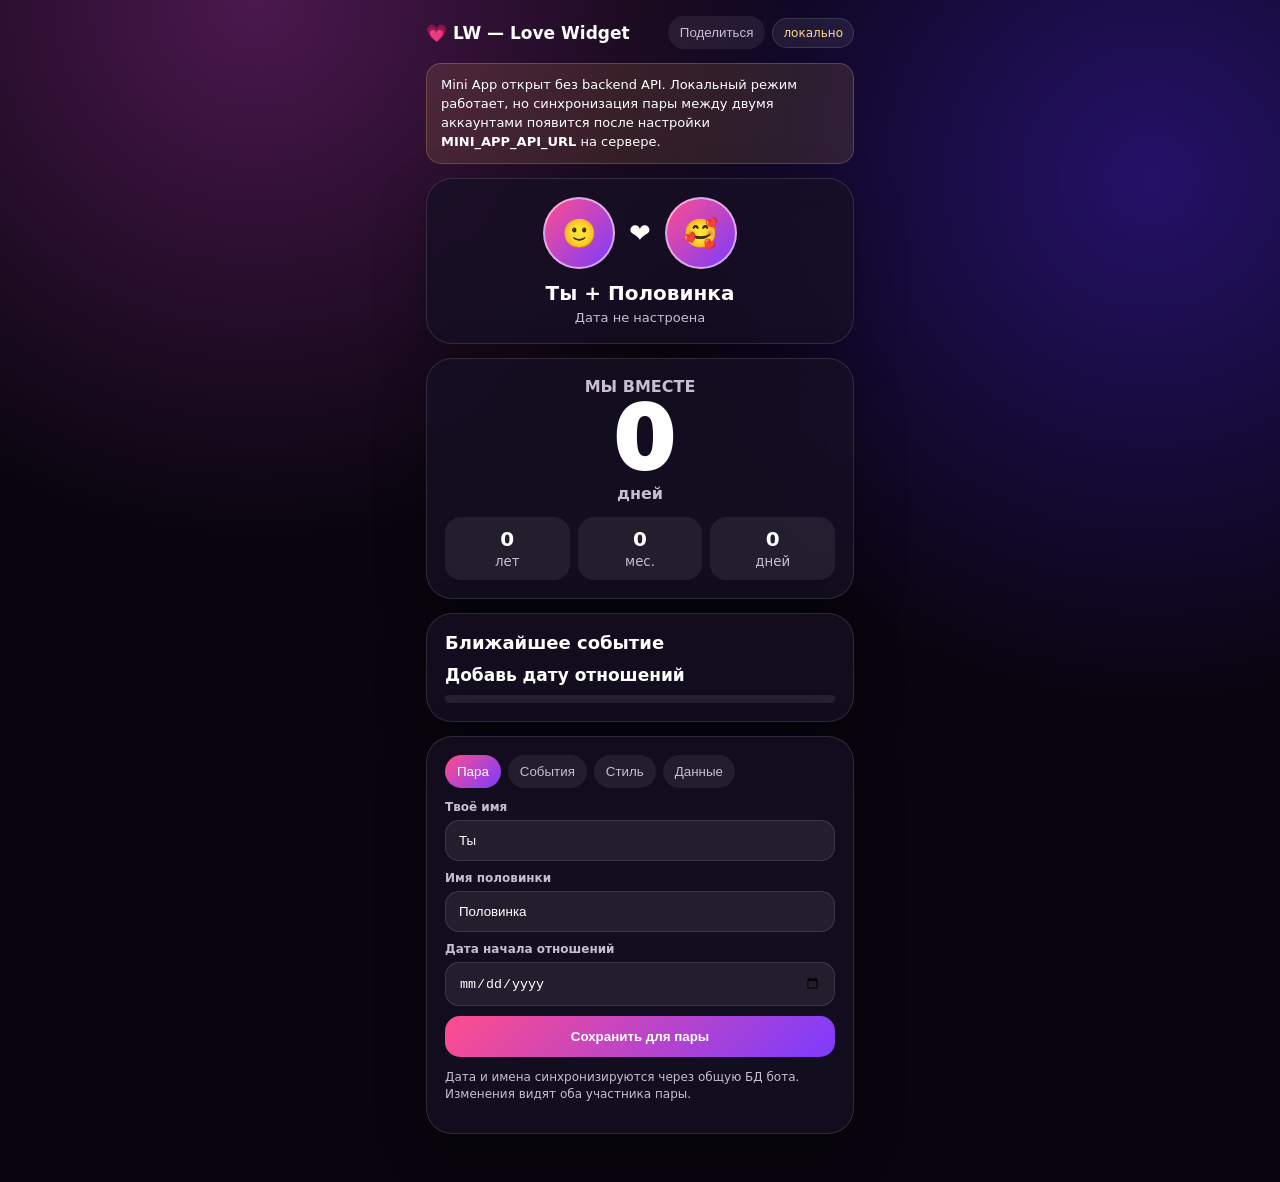
==== index.html @ 2c9afadb "LW V4: restore sharing, import/export and full theme options" ====
<!doctype html>
<html lang="ru">
<head>
<meta charset="utf-8"><meta name="viewport" content="width=device-width,initial-scale=1,viewport-fit=cover,user-scalable=no">
<meta name="theme-color" content="#0b0714"><title>LW — Love Widget</title>
<script src="https://telegram.org/js/telegram-web-app.js"></script>
<style>
:root{--a:#ff4d8d;--b:#7c3cff;--bg:#08050e;--panel:rgba(23,16,37,.78);--text:#fff;--muted:#c8bed1;--line:rgba(255,255,255,.12)}*{box-sizing:border-box}body{margin:0;background:radial-gradient(circle at 20% 0,#4b184e,transparent 35%),radial-gradient(circle at 90% 15%,#251168,transparent 35%),var(--bg);color:var(--text);font-family:Inter,system-ui,sans-serif;min-height:100vh}.app{width:min(460px,100%);margin:auto;padding:calc(16px + env(safe-area-inset-top)) 16px calc(34px + env(safe-area-inset-bottom))}.top{display:flex;align-items:center;justify-content:space-between;margin-bottom:14px}.brand{font-weight:900;font-size:17px}.status{font-size:12px;padding:7px 10px;border:1px solid var(--line);border-radius:99px;background:rgba(255,255,255,.07)}.ok{color:#8fffc0}.warn{color:#ffd88f}.card{background:var(--panel);border:1px solid var(--line);border-radius:26px;padding:18px;margin-bottom:14px;backdrop-filter:blur(18px);box-shadow:0 18px 54px rgba(0,0,0,.24)}.hero{text-align:center}.people{display:flex;align-items:center;justify-content:center;gap:14px}.avatar{width:72px;height:72px;border-radius:50%;display:grid;place-items:center;font-size:28px;background:linear-gradient(135deg,var(--a),var(--b));border:2px solid rgba(255,255,255,.55);overflow:hidden;background-size:cover;background-position:center}.heart{font-size:26px}.names{font-weight:900;font-size:20px;margin-top:12px}.date{color:var(--muted);font-size:13px;margin-top:5px}.days{font-size:88px;font-weight:950;line-height:1;letter-spacing:-.07em}.label{color:var(--muted);font-weight:800}.stats{display:grid;grid-template-columns:repeat(3,1fr);gap:8px;margin-top:14px}.stat{background:rgba(255,255,255,.07);border-radius:16px;padding:10px}.stat b{display:block;font-size:20px}.stat small{color:var(--muted)}h2{font-size:18px;margin:0 0 12px}.row{display:flex;gap:8px}.row>*{flex:1}input,select{width:100%;padding:12px 13px;border:1px solid var(--line);border-radius:14px;background:rgba(255,255,255,.07);color:#fff;outline:none}input[type=color]{padding:4px;height:46px}.field{display:grid;gap:6px;margin-bottom:10px}.field span{font-size:12px;color:var(--muted);font-weight:700}.btn{width:100%;border:0;border-radius:15px;padding:13px 14px;font-weight:900;color:#fff;background:linear-gradient(135deg,var(--a),var(--b));cursor:pointer}.btn.secondary{background:rgba(255,255,255,.09);border:1px solid var(--line)}.btn.danger{background:#7c2340}.tabs{display:flex;gap:7px;margin-bottom:12px;overflow:auto}.tab{border:0;border-radius:99px;padding:9px 12px;background:rgba(255,255,255,.07);color:var(--muted);white-space:nowrap}.tab.active{color:white;background:linear-gradient(135deg,var(--a),var(--b))}.panel{display:none}.panel.active{display:block}.event{display:flex;justify-content:space-between;gap:10px;align-items:center;padding:11px 0;border-bottom:1px solid var(--line)}.event:last-child{border:0}.event b{display:block}.event small{color:var(--muted)}.del{border:0;background:rgba(255,255,255,.08);color:#fff;border-radius:10px;padding:8px}.banner{padding:12px 14px;border-radius:15px;background:rgba(255,185,90,.12);border:1px solid rgba(255,185,90,.25);font-size:13px;line-height:1.45;margin-bottom:14px}.hidden{display:none!important}.toast{position:fixed;left:50%;bottom:24px;transform:translateX(-50%) translateY(20px);opacity:0;background:#181020;color:#fff;border:1px solid var(--line);border-radius:14px;padding:11px 14px;transition:.2s;max-width:90%;z-index:9}.toast.show{opacity:1;transform:translateX(-50%) translateY(0)}.mini{font-size:12px;color:var(--muted);line-height:1.45}.next{font-weight:900;font-size:17px}.progress{height:8px;background:rgba(255,255,255,.08);border-radius:99px;overflow:hidden;margin-top:10px}.progress>i{display:block;height:100%;background:linear-gradient(90deg,var(--a),#4df3ff);width:0%}.avatarUpload{display:none}
</style></head>
<body><main class="app">
<div class="top"><div class="brand">💗 LW — Love Widget</div><div style="display:flex;gap:7px;align-items:center"><button id="share" class="tab" type="button">Поделиться</button><div id="status" class="status warn">подключение…</div></div></div>
<div id="offline" class="banner hidden">Mini App открыт без backend API. Локальный режим работает, но синхронизация пары между двумя аккаунтами появится после настройки <b>MINI_APP_API_URL</b> на сервере.</div>
<section class="card hero"><div class="people"><label><div id="av1" class="avatar">🙂</div><input id="av1f" class="avatarUpload" type="file" accept="image/*"></label><div class="heart">❤</div><label><div id="av2" class="avatar">🥰</div><input id="av2f" class="avatarUpload" type="file" accept="image/*"></label></div><div id="names" class="names">Ты + Половинка</div><div id="date" class="date">Дата не настроена</div></section>
<section class="card hero"><div class="label">МЫ ВМЕСТЕ</div><div id="days" class="days">0</div><div class="label">дней</div><div class="stats"><div class="stat"><b id="years">0</b><small>лет</small></div><div class="stat"><b id="months">0</b><small>мес.</small></div><div class="stat"><b id="remain">0</b><small>дней</small></div></div></section>
<section class="card"><h2>Ближайшее событие</h2><div id="next" class="next">Добавь дату отношений</div><div class="progress"><i id="progress"></i></div></section>
<section class="card"><div class="tabs"><button class="tab active" data-tab="profile">Пара</button><button class="tab" data-tab="events">События</button><button class="tab" data-tab="style">Стиль</button><button class="tab" data-tab="data">Данные</button></div>
<div id="profile" class="panel active"><div class="field"><span>Твоё имя</span><input id="n1" maxlength="24"></div><div class="field"><span>Имя половинки</span><input id="n2" maxlength="24"></div><div class="field"><span>Дата начала отношений</span><input id="rel" type="date"></div><button id="saveProfile" class="btn">Сохранить для пары</button><p class="mini">Дата и имена синхронизируются через общую БД бота. Изменения видят оба участника пары.</p></div>
<div id="events" class="panel"><div class="field"><span>Название</span><input id="eventTitle" maxlength="40" placeholder="Первое свидание"></div><div class="field"><span>Дата</span><input id="eventDate" type="date"></div><button id="addEvent" class="btn">Добавить событие</button><div id="eventList"></div></div>
<div id="style" class="panel"><div class="field"><span>Тема</span><select id="theme"><option value="love">Love</option><option value="ocean">Ocean</option><option value="sunset">Sunset</option><option value="midnight">Midnight</option><option value="berry">Berry</option><option value="rose">Rose</option></select></div><div class="field"><span>Акцент</span><input id="accent" type="color" value="#ff4d8d"></div><div class="field"><span>Тёмное меню</span><select id="darkUi"><option value="0">Выключено</option><option value="1">Включено</option></select></div><button id="saveStyle" class="btn">Сохранить стиль</button><p class="mini">Стиль хранится персонально — каждый участник пары может оформить виджет по-своему.</p></div>
<div id="data" class="panel"><button id="refresh" class="btn secondary">Обновить с сервера</button><div style="height:8px"></div><button id="export" class="btn secondary">Экспорт JSON</button><div style="height:8px"></div><button id="import" class="btn secondary">Импорт JSON</button><input id="importFile" class="avatarUpload" type="file" accept="application/json,.json"><div style="height:8px"></div><button id="resetLocal" class="btn danger">Сбросить локальные фото</button><p class="mini">Серверным источником истины являются данные бота. В браузере остаются только локальные фото и аварийный кэш.</p></div>
</section></main><div id="toast" class="toast"></div>
<script>
(()=>{'use strict';const tg=window.Telegram?.WebApp||null;const qs=new URLSearchParams(location.search);const api=(qs.get('api')||sessionStorage.getItem('lw_api')||'').replace(/\/$/,'');if(qs.get('api'))sessionStorage.setItem('lw_api',api);const initData=tg?.initData||'';const KEY='lw_v4_local';const themes={love:['#ff4d8d','#7c3cff'],ocean:['#27d7ff','#2563eb'],sunset:['#ff7a18','#ff3d77'],midnight:['#8b5cf6','#06b6d4'],berry:['#ff0054','#8338ec'],rose:['#ff4d6d','#c9184a']};let local=loadLocal(),remote=null;const $=id=>document.getElementById(id);function loadLocal(){try{return JSON.parse(localStorage.getItem(KEY))||{}}catch{return{}}}function saveLocal(){localStorage.setItem(KEY,JSON.stringify(local))}function toast(t){$('toast').textContent=t;$('toast').classList.add('show');setTimeout(()=>$('toast').classList.remove('show'),2200)}function status(text,ok){$('status').textContent=text;$('status').className='status '+(ok?'ok':'warn')}function esc(s){return String(s??'').replace(/[&<>"']/g,c=>({'&':'&amp;','<':'&lt;','>':'&gt;','"':'&quot;',"'":'&#39;'}[c]))}async function req(path,opt={}){if(!api||!initData)throw new Error('offline');const r=await fetch(api+path,{...opt,headers:{'Content-Type':'application/json','X-Telegram-Init-Data':initData,...(opt.headers||{})}});let d={};try{d=await r.json()}catch{}if(!r.ok)throw new Error(d.detail||('HTTP '+r.status));return d}function applyStyle(style={}){const id=style.themeId||local.themeId||'love';const [a,b]=themes[id]||themes.love;document.documentElement.style.setProperty('--a',style.accent||local.accent||a);document.documentElement.style.setProperty('--b',style.accent2||b);$('theme').value=id;$('accent').value=style.accent||local.accent||a;$('darkUi').value=(style.darkMenu??local.darkMenu)?'1':'0';document.body.style.filter=(style.darkMenu??local.darkMenu)?'saturate(.9) brightness(.86)':''}function dateFmt(v){if(!v)return'Дата не настроена';const d=new Date(v+'T12:00:00');return d.toLocaleDateString('ru-RU',{day:'2-digit',month:'long',year:'numeric'})}function daysBetween(v){if(!v)return 0;const a=new Date(v+'T00:00:00'),b=new Date();a.setHours(0,0,0,0);b.setHours(0,0,0,0);return Math.max(0,Math.floor((b-a)/86400000))}function breakdown(v){if(!v)return[0,0,0];let s=new Date(v+'T12:00:00'),n=new Date(),y=n.getFullYear()-s.getFullYear(),m=n.getMonth()-s.getMonth(),d=n.getDate()-s.getDate();if(d<0){m--;d+=new Date(n.getFullYear(),n.getMonth(),0).getDate()}if(m<0){y--;m+=12}return[Math.max(0,y),Math.max(0,m),Math.max(0,d)]}function render(){const paired=remote?.paired;const c=remote?.couple||{};const rn=c.names||{};const me=remote?.user?.name||tg?.initDataUnsafe?.user?.first_name||'Ты';const partner=remote?.partner?.name||'Половинка';const n1=rn.person1||local.n1||me,n2=rn.person2||local.n2||partner,rel=c.relationship_date||local.rel||'';$('names').textContent=n1+' + '+n2;$('date').textContent=dateFmt(rel);$('n1').value=n1;$('n2').value=n2;$('rel').value=rel;const ds=c.days??daysBetween(rel),br=c.breakdown?[c.breakdown.years,c.breakdown.months,c.breakdown.days]:breakdown(rel);$('days').textContent=ds;$('years').textContent=br[0];$('months').textContent=br[1];$('remain').textContent=br[2];$('next').textContent=c.milestone?`${c.milestone.title} · через ${c.milestone.days_left} дн.`:(rel?'Следующая годовщина рассчитывается автоматически':'Добавь дату отношений');$('progress').style.width=c.milestone?Math.max(4,100-Math.min(100,c.milestone.days_left/3.65))+'%':'0%';applyStyle(remote?.style||{});renderEvents();applyAvatar('av1',local.av1);applyAvatar('av2',local.av2);if(!paired&&remote){$('next').textContent='Свяжите пару в Telegram-боте'}}function renderEvents(){const list=remote?.events||local.events||[];$('eventList').innerHTML=list.length?list.map(e=>`<div class="event"><div><b>${esc(e.title)}</b><small>${esc(dateFmt(e.event_date))}</small></div><button class="del" data-id="${e.id||''}">✕</button></div>`).join(''):'<p class="mini">Событий пока нет.</p>';document.querySelectorAll('.del').forEach(b=>b.onclick=async()=>{if(b.dataset.id&&api&&initData){try{await req('/api/v1/events/'+b.dataset.id,{method:'DELETE'});await bootstrap();toast('Событие удалено')}catch(e){toast(e.message)}}else{local.events=(local.events||[]).filter((_,i)=>String(i)!==b.dataset.id);saveLocal();renderEvents()}})}async function bootstrap(){if(!api||!initData){$('offline').classList.remove('hidden');status('локально',false);render();return}try{remote=await req('/api/v1/bootstrap');$('offline').classList.add('hidden');status('синхронизировано',true);render()}catch(e){$('offline').classList.remove('hidden');status('offline',false);render();console.warn(e)}}function applyAvatar(id,data){if(data){$(id).style.backgroundImage=`url(${data})`;$(id).textContent=''}else{$(id).style.backgroundImage=''}}function avatar(file,target){if(!file)return;if(file.size>3*1024*1024)return toast('Фото до 3 МБ');const r=new FileReader();r.onload=()=>{local[target]=r.result;saveLocal();render()};r.readAsDataURL(file)}document.querySelectorAll('.tab').forEach(t=>t.onclick=()=>{document.querySelectorAll('.tab').forEach(x=>x.classList.toggle('active',x===t));document.querySelectorAll('.panel').forEach(p=>p.classList.toggle('active',p.id===t.dataset.tab))});$('av1f').onchange=e=>avatar(e.target.files[0],'av1');$('av2f').onchange=e=>avatar(e.target.files[0],'av2');$('saveProfile').onclick=async()=>{const body={names:{person1:$('n1').value.trim(),person2:$('n2').value.trim()},relationship_date:$('rel').value};local.n1=body.names.person1;local.n2=body.names.person2;local.rel=body.relationship_date;saveLocal();if(api&&initData){try{remote=await req('/api/v1/couple',{method:'PUT',body:JSON.stringify(body)});toast('Синхронизировано для пары')}catch(e){toast(e.message)}}render()};$('saveStyle').onclick=async()=>{const id=$('theme').value,[,b]=themes[id]||themes.love;const body={themeId:id,accent:$('accent').value,accent2:b,darkMenu:$('darkUi').value==='1'};Object.assign(local,{themeId:id,accent:body.accent,darkMenu:body.darkMenu});saveLocal();applyStyle(body);if(api&&initData){try{await req('/api/v1/style',{method:'PUT',body:JSON.stringify(body)});toast('Стиль сохранён')}catch(e){toast(e.message)}}};$('theme').onchange=()=>applyStyle({themeId:$('theme').value});$('addEvent').onclick=async()=>{const title=$('eventTitle').value.trim(),event_date=$('eventDate').value;if(!title||!event_date)return toast('Заполни название и дату');if(api&&initData){try{await req('/api/v1/events',{method:'POST',body:JSON.stringify({title,event_date})});$('eventTitle').value='';await bootstrap();toast('Событие добавлено')}catch(e){toast(e.message)}}else{local.events=local.events||[];local.events.push({title,event_date,id:String(local.events.length)});saveLocal();renderEvents()}};$('share').onclick=()=>{const text='💗 LW — Love Widget';const url=location.origin+location.pathname;if(tg?.openTelegramLink){tg.openTelegramLink('https://t.me/share/url?url='+encodeURIComponent(url)+'&text='+encodeURIComponent(text))}else if(navigator.share){navigator.share({title:'LW — Love Widget',text,url}).catch(()=>{})}else{navigator.clipboard?.writeText(url);toast('Ссылка скопирована')}};$('refresh').onclick=bootstrap;$('export').onclick=()=>{const blob=new Blob([JSON.stringify({remote,local},null,2)],{type:'application/json'}),a=document.createElement('a');a.href=URL.createObjectURL(blob);a.download='lw-love-widget.json';a.click();URL.revokeObjectURL(a.href)};$('import').onclick=()=>$('importFile').click();$('importFile').onchange=async e=>{const f=e.target.files?.[0];if(!f)return;try{const data=JSON.parse(await f.text());if(data.local&&typeof data.local==='object'){local=data.local;saveLocal();render();toast('Локальные данные импортированы')}else{throw new Error('Неверный формат')}}catch(err){toast(err.message||'Ошибка импорта')}e.target.value=''};$('resetLocal').onclick=()=>{local={};saveLocal();render();toast('Локальные данные очищены')};try{tg?.ready();tg?.expand();tg?.disableVerticalSwipes?.();tg?.setHeaderColor?.('#0b0714');tg?.setBackgroundColor?.('#08050e')}catch{}bootstrap();})();
</script></body></html>
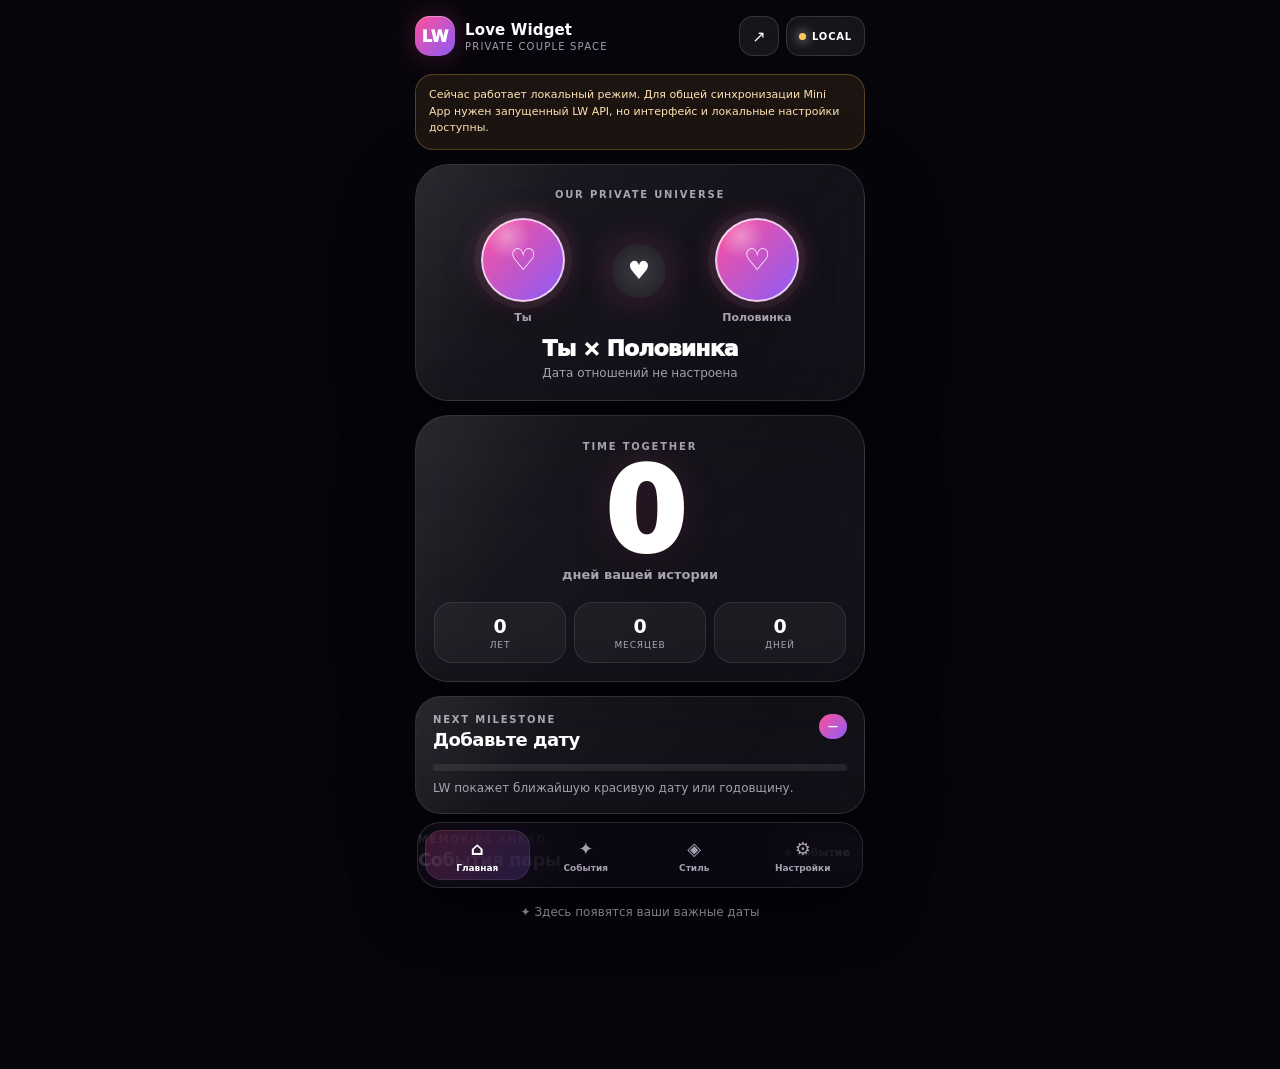
==== commit 9cb5a14e: "LW V5.1: premium neon glass redesign" ====
--- a/index.html
+++ b/index.html
@@ -1,24 +1,112 @@
 <!doctype html>
 <html lang="ru">
 <head>
-<meta charset="utf-8"><meta name="viewport" content="width=device-width,initial-scale=1,viewport-fit=cover,user-scalable=no">
-<meta name="theme-color" content="#0b0714"><title>LW — Love Widget</title>
+<meta charset="utf-8">
+<meta name="viewport" content="width=device-width,initial-scale=1,viewport-fit=cover,user-scalable=no">
+<meta name="theme-color" content="#07060d">
+<title>LW — Love Widget</title>
 <script src="https://telegram.org/js/telegram-web-app.js"></script>
 <style>
-:root{--a:#ff4d8d;--b:#7c3cff;--bg:#08050e;--panel:rgba(23,16,37,.78);--text:#fff;--muted:#c8bed1;--line:rgba(255,255,255,.12)}*{box-sizing:border-box}body{margin:0;background:radial-gradient(circle at 20% 0,#4b184e,transparent 35%),radial-gradient(circle at 90% 15%,#251168,transparent 35%),var(--bg);color:var(--text);font-family:Inter,system-ui,sans-serif;min-height:100vh}.app{width:min(460px,100%);margin:auto;padding:calc(16px + env(safe-area-inset-top)) 16px calc(34px + env(safe-area-inset-bottom))}.top{display:flex;align-items:center;justify-content:space-between;margin-bottom:14px}.brand{font-weight:900;font-size:17px}.status{font-size:12px;padding:7px 10px;border:1px solid var(--line);border-radius:99px;background:rgba(255,255,255,.07)}.ok{color:#8fffc0}.warn{color:#ffd88f}.card{background:var(--panel);border:1px solid var(--line);border-radius:26px;padding:18px;margin-bottom:14px;backdrop-filter:blur(18px);box-shadow:0 18px 54px rgba(0,0,0,.24)}.hero{text-align:center}.people{display:flex;align-items:center;justify-content:center;gap:14px}.avatar{width:72px;height:72px;border-radius:50%;display:grid;place-items:center;font-size:28px;background:linear-gradient(135deg,var(--a),var(--b));border:2px solid rgba(255,255,255,.55);overflow:hidden;background-size:cover;background-position:center}.heart{font-size:26px}.names{font-weight:900;font-size:20px;margin-top:12px}.date{color:var(--muted);font-size:13px;margin-top:5px}.days{font-size:88px;font-weight:950;line-height:1;letter-spacing:-.07em}.label{color:var(--muted);font-weight:800}.stats{display:grid;grid-template-columns:repeat(3,1fr);gap:8px;margin-top:14px}.stat{background:rgba(255,255,255,.07);border-radius:16px;padding:10px}.stat b{display:block;font-size:20px}.stat small{color:var(--muted)}h2{font-size:18px;margin:0 0 12px}.row{display:flex;gap:8px}.row>*{flex:1}input,select{width:100%;padding:12px 13px;border:1px solid var(--line);border-radius:14px;background:rgba(255,255,255,.07);color:#fff;outline:none}input[type=color]{padding:4px;height:46px}.field{display:grid;gap:6px;margin-bottom:10px}.field span{font-size:12px;color:var(--muted);font-weight:700}.btn{width:100%;border:0;border-radius:15px;padding:13px 14px;font-weight:900;color:#fff;background:linear-gradient(135deg,var(--a),var(--b));cursor:pointer}.btn.secondary{background:rgba(255,255,255,.09);border:1px solid var(--line)}.btn.danger{background:#7c2340}.tabs{display:flex;gap:7px;margin-bottom:12px;overflow:auto}.tab{border:0;border-radius:99px;padding:9px 12px;background:rgba(255,255,255,.07);color:var(--muted);white-space:nowrap}.tab.active{color:white;background:linear-gradient(135deg,var(--a),var(--b))}.panel{display:none}.panel.active{display:block}.event{display:flex;justify-content:space-between;gap:10px;align-items:center;padding:11px 0;border-bottom:1px solid var(--line)}.event:last-child{border:0}.event b{display:block}.event small{color:var(--muted)}.del{border:0;background:rgba(255,255,255,.08);color:#fff;border-radius:10px;padding:8px}.banner{padding:12px 14px;border-radius:15px;background:rgba(255,185,90,.12);border:1px solid rgba(255,185,90,.25);font-size:13px;line-height:1.45;margin-bottom:14px}.hidden{display:none!important}.toast{position:fixed;left:50%;bottom:24px;transform:translateX(-50%) translateY(20px);opacity:0;background:#181020;color:#fff;border:1px solid var(--line);border-radius:14px;padding:11px 14px;transition:.2s;max-width:90%;z-index:9}.toast.show{opacity:1;transform:translateX(-50%) translateY(0)}.mini{font-size:12px;color:var(--muted);line-height:1.45}.next{font-weight:900;font-size:17px}.progress{height:8px;background:rgba(255,255,255,.08);border-radius:99px;overflow:hidden;margin-top:10px}.progress>i{display:block;height:100%;background:linear-gradient(90deg,var(--a),#4df3ff);width:0%}.avatarUpload{display:none}
-</style></head>
-<body><main class="app">
-<div class="top"><div class="brand">💗 LW — Love Widget</div><div style="display:flex;gap:7px;align-items:center"><button id="share" class="tab" type="button">Поделиться</button><div id="status" class="status warn">подключение…</div></div></div>
-<div id="offline" class="banner hidden">Mini App открыт без backend API. Локальный режим работает, но синхронизация пары между двумя аккаунтами появится после настройки <b>MINI_APP_API_URL</b> на сервере.</div>
-<section class="card hero"><div class="people"><label><div id="av1" class="avatar">🙂</div><input id="av1f" class="avatarUpload" type="file" accept="image/*"></label><div class="heart">❤</div><label><div id="av2" class="avatar">🥰</div><input id="av2f" class="avatarUpload" type="file" accept="image/*"></label></div><div id="names" class="names">Ты + Половинка</div><div id="date" class="date">Дата не настроена</div></section>
-<section class="card hero"><div class="label">МЫ ВМЕСТЕ</div><div id="days" class="days">0</div><div class="label">дней</div><div class="stats"><div class="stat"><b id="years">0</b><small>лет</small></div><div class="stat"><b id="months">0</b><small>мес.</small></div><div class="stat"><b id="remain">0</b><small>дней</small></div></div></section>
-<section class="card"><h2>Ближайшее событие</h2><div id="next" class="next">Добавь дату отношений</div><div class="progress"><i id="progress"></i></div></section>
-<section class="card"><div class="tabs"><button class="tab active" data-tab="profile">Пара</button><button class="tab" data-tab="events">События</button><button class="tab" data-tab="style">Стиль</button><button class="tab" data-tab="data">Данные</button></div>
-<div id="profile" class="panel active"><div class="field"><span>Твоё имя</span><input id="n1" maxlength="24"></div><div class="field"><span>Имя половинки</span><input id="n2" maxlength="24"></div><div class="field"><span>Дата начала отношений</span><input id="rel" type="date"></div><button id="saveProfile" class="btn">Сохранить для пары</button><p class="mini">Дата и имена синхронизируются через общую БД бота. Изменения видят оба участника пары.</p></div>
-<div id="events" class="panel"><div class="field"><span>Название</span><input id="eventTitle" maxlength="40" placeholder="Первое свидание"></div><div class="field"><span>Дата</span><input id="eventDate" type="date"></div><button id="addEvent" class="btn">Добавить событие</button><div id="eventList"></div></div>
-<div id="style" class="panel"><div class="field"><span>Тема</span><select id="theme"><option value="love">Love</option><option value="ocean">Ocean</option><option value="sunset">Sunset</option><option value="midnight">Midnight</option><option value="berry">Berry</option><option value="rose">Rose</option></select></div><div class="field"><span>Акцент</span><input id="accent" type="color" value="#ff4d8d"></div><div class="field"><span>Тёмное меню</span><select id="darkUi"><option value="0">Выключено</option><option value="1">Включено</option></select></div><button id="saveStyle" class="btn">Сохранить стиль</button><p class="mini">Стиль хранится персонально — каждый участник пары может оформить виджет по-своему.</p></div>
-<div id="data" class="panel"><button id="refresh" class="btn secondary">Обновить с сервера</button><div style="height:8px"></div><button id="export" class="btn secondary">Экспорт JSON</button><div style="height:8px"></div><button id="import" class="btn secondary">Импорт JSON</button><input id="importFile" class="avatarUpload" type="file" accept="application/json,.json"><div style="height:8px"></div><button id="resetLocal" class="btn danger">Сбросить локальные фото</button><p class="mini">Серверным источником истины являются данные бота. В браузере остаются только локальные фото и аварийный кэш.</p></div>
-</section></main><div id="toast" class="toast"></div>
+:root{
+  --accent:#ff4f9a;--accent2:#8b5cf6;--cyan:#57efff;--gold:#ffd7a3;
+  --bg:#06050b;--bg2:#0d0915;--text:#fff;--muted:rgba(245,239,255,.66);
+  --glass:rgba(20,14,31,.58);--glass2:rgba(255,255,255,.075);--line:rgba(255,255,255,.13);
+  --shadow:0 28px 80px rgba(0,0,0,.42);--radius:28px;--safe-top:env(safe-area-inset-top,0px);--safe-bottom:env(safe-area-inset-bottom,0px)
+}
+*{box-sizing:border-box;-webkit-tap-highlight-color:transparent}html{min-height:100%;background:var(--bg)}body{margin:0;min-height:100vh;color:var(--text);font-family:Inter,"SF Pro Display","Segoe UI",system-ui,sans-serif;background:var(--bg);overflow-x:hidden}
+button,input,select{font:inherit}.aurora{position:fixed;inset:0;z-index:-5;overflow:hidden;background:radial-gradient(ellipse at 50% -20%,#28123d 0,transparent 50%),linear-gradient(180deg,#07060d,#090611 60%,#040307)}
+.orb{position:absolute;border-radius:50%;filter:blur(52px);opacity:.52;animation:float 15s ease-in-out infinite}.o1{width:260px;height:260px;background:#ff2c8c;left:-90px;top:5%}.o2{width:300px;height:300px;background:#6d3cff;right:-120px;top:23%;animation-delay:-5s}.o3{width:230px;height:230px;background:#00c8ff;left:18%;bottom:-100px;opacity:.22;animation-delay:-9s}@keyframes float{50%{transform:translate3d(28px,-34px,0) scale(1.14)}}
+.noise{position:fixed;inset:0;z-index:-4;pointer-events:none;opacity:.055;background-image:url("data:image/svg+xml,%3Csvg viewBox='0 0 220 220' xmlns='http://www.w3.org/2000/svg'%3E%3Cfilter id='n'%3E%3CfeTurbulence type='fractalNoise' baseFrequency='.8' numOctaves='3'/%3E%3C/filter%3E%3Crect width='100%25' height='100%25' filter='url(%23n)'/%3E%3C/svg%3E")}
+.app{width:min(480px,100%);margin:auto;padding:calc(16px + var(--safe-top)) 15px calc(104px + var(--safe-bottom))}.topbar{display:flex;align-items:center;justify-content:space-between;gap:10px;margin-bottom:18px}.brand{display:flex;align-items:center;gap:10px;min-width:0}.mark{width:40px;height:40px;border-radius:15px;display:grid;place-items:center;font-weight:950;background:linear-gradient(135deg,var(--accent),var(--accent2));box-shadow:0 0 30px rgba(255,79,154,.25),inset 0 1px rgba(255,255,255,.35)}.brandText b{display:block;font-size:15px;letter-spacing:.01em}.brandText small{display:block;color:var(--muted);font-size:10px;letter-spacing:.12em;text-transform:uppercase;margin-top:2px}.topActions{display:flex;gap:7px;align-items:center}.iconBtn,.status{border:1px solid var(--line);background:rgba(255,255,255,.065);backdrop-filter:blur(18px);color:white;border-radius:14px;height:40px;padding:0 12px}.iconBtn{width:40px;padding:0;cursor:pointer}.status{display:flex;align-items:center;gap:6px;font-size:10px;font-weight:800;text-transform:uppercase;letter-spacing:.08em}.status i{width:7px;height:7px;border-radius:50%;background:#ffc861;box-shadow:0 0 12px currentColor}.status.ok i{background:#66ffb6}.glass{background:linear-gradient(135deg,rgba(255,255,255,.09),rgba(255,255,255,.035));border:1px solid var(--line);backdrop-filter:blur(28px) saturate(135%);box-shadow:var(--shadow);position:relative;overflow:hidden}.glass:before{content:"";position:absolute;inset:0;pointer-events:none;background:linear-gradient(120deg,rgba(255,255,255,.13),transparent 28%,transparent 70%,rgba(255,255,255,.04));opacity:.5}.hero{border-radius:34px;padding:24px 18px 20px;text-align:center;margin-bottom:14px}.eyebrow{font-size:10px;letter-spacing:.18em;text-transform:uppercase;color:var(--muted);font-weight:850}.avatars{display:grid;grid-template-columns:1fr 56px 1fr;align-items:center;margin:18px 0 12px}.person{min-width:0}.avatar{width:84px;height:84px;margin:auto;border-radius:50%;display:grid;place-items:center;font-size:30px;cursor:pointer;background:radial-gradient(circle at 30% 20%,rgba(255,255,255,.35),transparent 27%),linear-gradient(135deg,var(--accent),var(--accent2));background-size:cover;background-position:center;border:2px solid rgba(255,255,255,.7);box-shadow:0 0 0 7px rgba(255,255,255,.045),0 18px 38px rgba(0,0,0,.28),0 0 28px color-mix(in srgb,var(--accent) 32%,transparent)}.personName{margin-top:9px;font-size:11px;color:var(--muted);font-weight:750;overflow:hidden;text-overflow:ellipsis;white-space:nowrap}.heartCore{width:54px;height:54px;border-radius:50%;display:grid;place-items:center;background:radial-gradient(circle,rgba(255,255,255,.16),rgba(255,255,255,.03));box-shadow:0 0 38px rgba(255,75,145,.24);font-size:25px;animation:pulse 2s ease-in-out infinite}@keyframes pulse{50%{transform:scale(1.08);filter:drop-shadow(0 0 12px #ff4f9a)}}.coupleName{font-size:22px;font-weight:950;letter-spacing:-.04em}.dateLine{color:var(--muted);font-size:12px;margin-top:5px}.counter{border-radius:34px;padding:25px 18px 18px;text-align:center;margin-bottom:14px}.days{font-size:clamp(76px,24vw,116px);font-weight:1000;line-height:.86;letter-spacing:-.075em;margin:10px 0 6px;text-shadow:0 14px 40px rgba(0,0,0,.3),0 0 38px rgba(255,79,154,.17)}.daysLabel{font-size:13px;color:var(--muted);font-weight:750}.stats{display:grid;grid-template-columns:repeat(3,1fr);gap:8px;margin-top:20px}.stat{padding:12px 5px;border:1px solid rgba(255,255,255,.09);border-radius:18px;background:rgba(255,255,255,.045)}.stat b{display:block;font-size:19px}.stat span{display:block;font-size:9px;text-transform:uppercase;letter-spacing:.1em;color:var(--muted);margin-top:3px}.milestone{border-radius:26px;padding:17px 17px 16px;margin-bottom:20px}.row{display:flex;align-items:flex-start;justify-content:space-between;gap:14px}.milestone h3,.sectionHead h2{margin:4px 0 0;font-size:18px;letter-spacing:-.03em}.badge{padding:7px 9px;border-radius:99px;background:linear-gradient(135deg,var(--accent),var(--accent2));font-size:10px;font-weight:900;white-space:nowrap}.progress{height:7px;border-radius:99px;background:rgba(255,255,255,.08);overflow:hidden;margin:14px 0 8px}.progress i{display:block;height:100%;width:0;background:linear-gradient(90deg,var(--accent),var(--cyan));box-shadow:0 0 14px var(--cyan);transition:.35s}.milestone p{margin:0;color:var(--muted);font-size:12px;line-height:1.5}.section{margin-bottom:22px}.sectionHead{display:flex;justify-content:space-between;align-items:center;margin:0 3px 11px}.sectionHead .eyebrow{margin-bottom:2px}.ghostBtn{border:1px solid var(--line);background:rgba(255,255,255,.055);color:#fff;border-radius:13px;padding:9px 11px;font-size:11px;font-weight:800}.events{display:grid;gap:9px}.event{display:grid;grid-template-columns:42px 1fr auto;gap:11px;align-items:center;border-radius:20px;padding:11px;background:rgba(255,255,255,.055);border:1px solid rgba(255,255,255,.09);backdrop-filter:blur(18px)}.eventIcon{width:42px;height:42px;border-radius:15px;display:grid;place-items:center;background:linear-gradient(135deg,rgba(255,79,154,.85),rgba(139,92,246,.85));box-shadow:0 8px 24px rgba(0,0,0,.2)}.event b{display:block;font-size:13px}.event small{display:block;color:var(--muted);font-size:10px;margin-top:3px}.event button{border:0;background:transparent;color:rgba(255,255,255,.55);font-size:17px}.empty{text-align:center;padding:24px 12px;color:var(--muted);font-size:12px}.banner{border:1px solid rgba(255,201,99,.25);background:rgba(255,178,67,.09);border-radius:18px;padding:12px 13px;font-size:11px;line-height:1.5;margin-bottom:14px;color:#ffe3b3}.hidden{display:none!important}.nav{position:fixed;z-index:20;left:50%;bottom:calc(12px + var(--safe-bottom));transform:translateX(-50%);width:min(446px,calc(100% - 24px));height:66px;padding:7px;display:grid;grid-template-columns:repeat(4,1fr);gap:4px;border-radius:23px;background:rgba(12,8,20,.76);border:1px solid var(--line);backdrop-filter:blur(30px) saturate(150%);box-shadow:0 18px 60px rgba(0,0,0,.52)}.nav button{border:0;border-radius:17px;background:transparent;color:var(--muted);font-size:9px;font-weight:800;display:flex;flex-direction:column;align-items:center;justify-content:center;gap:4px}.nav button span{font-size:18px}.nav button.active{color:white;background:linear-gradient(135deg,rgba(255,79,154,.2),rgba(139,92,246,.18));box-shadow:inset 0 0 0 1px rgba(255,255,255,.08)}.sheet{position:fixed;z-index:30;inset:0;display:none}.sheet.open{display:block}.backdrop{position:absolute;inset:0;background:rgba(0,0,0,.55);backdrop-filter:blur(8px)}.sheetPanel{position:absolute;left:50%;bottom:0;transform:translateX(-50%);width:min(480px,100%);max-height:88vh;overflow:auto;border-radius:30px 30px 0 0;background:linear-gradient(180deg,#171020,#09070f);border:1px solid var(--line);padding:12px 16px calc(22px + var(--safe-bottom));box-shadow:0 -30px 80px rgba(0,0,0,.55)}.handle{width:38px;height:4px;border-radius:99px;background:rgba(255,255,255,.2);margin:2px auto 15px}.sheetHead{display:flex;align-items:center;justify-content:space-between;margin-bottom:14px}.sheetHead h2{margin:0;font-size:20px}.close{width:36px;height:36px;border:0;border-radius:12px;background:rgba(255,255,255,.07);color:#fff}.tabs{display:flex;gap:6px;overflow:auto;margin-bottom:15px}.tab{border:1px solid var(--line);background:rgba(255,255,255,.045);color:var(--muted);padding:9px 12px;border-radius:99px;font-size:10px;font-weight:800;white-space:nowrap}.tab.active{color:#fff;background:linear-gradient(135deg,var(--accent),var(--accent2));border-color:transparent}.panel{display:none}.panel.active{display:block}.field{display:grid;gap:6px;margin-bottom:11px}.field label{font-size:10px;text-transform:uppercase;letter-spacing:.1em;color:var(--muted);font-weight:800}.field input,.field select{width:100%;border:1px solid var(--line);background:rgba(255,255,255,.055);color:white;border-radius:15px;padding:13px 14px;outline:none}.field input:focus,.field select:focus{border-color:color-mix(in srgb,var(--accent) 70%,white);box-shadow:0 0 0 3px rgba(255,79,154,.08)}select option{background:#15101e}.primary,.secondary,.danger{width:100%;border:0;border-radius:16px;padding:13px 14px;color:#fff;font-weight:900;margin-top:3px}.primary{background:linear-gradient(135deg,var(--accent),var(--accent2));box-shadow:0 12px 30px rgba(255,79,154,.18)}.secondary{background:rgba(255,255,255,.07);border:1px solid var(--line)}.danger{background:rgba(255,62,104,.14);border:1px solid rgba(255,88,120,.25);color:#ff9db5}.hint{font-size:10px;line-height:1.5;color:var(--muted);margin:9px 2px 14px}.themeGrid{display:grid;grid-template-columns:repeat(3,1fr);gap:8px;margin-bottom:12px}.themeCard{height:72px;border-radius:18px;border:2px solid transparent;position:relative;overflow:hidden}.themeCard.active{border-color:#fff}.themeCard span{position:absolute;left:8px;bottom:7px;font-size:9px;font-weight:900;text-shadow:0 2px 10px #000}.toast{position:fixed;z-index:50;left:50%;bottom:calc(92px + var(--safe-bottom));transform:translate(-50%,18px);opacity:0;pointer-events:none;max-width:90%;padding:11px 14px;border-radius:15px;background:rgba(21,15,31,.94);border:1px solid var(--line);box-shadow:0 15px 45px rgba(0,0,0,.4);font-size:11px;transition:.2s}.toast.show{opacity:1;transform:translate(-50%,0)}.hiddenInput{display:none}
+@media (max-width:370px){.avatar{width:72px;height:72px}.days{font-size:76px}.app{padding-left:11px;padding-right:11px}.stats{gap:5px}.stat{padding:10px 3px}}
+@media (prefers-reduced-motion:reduce){*{animation:none!important;transition:none!important}}
+</style>
+</head>
+<body>
+<div class="aurora"><i class="orb o1"></i><i class="orb o2"></i><i class="orb o3"></i></div><div class="noise"></div>
+<main class="app" id="homeView">
+  <header class="topbar">
+    <div class="brand"><div class="mark">LW</div><div class="brandText"><b>Love Widget</b><small>private couple space</small></div></div>
+    <div class="topActions"><button id="shareBtn" class="iconBtn" aria-label="Поделиться">↗</button><div id="status" class="status"><i></i><span>sync</span></div></div>
+  </header>
+  <div id="offline" class="banner hidden">Сейчас работает локальный режим. Для общей синхронизации Mini App нужен запущенный LW API, но интерфейс и локальные настройки доступны.</div>
+
+  <section class="hero glass">
+    <div class="eyebrow">our private universe</div>
+    <div class="avatars">
+      <div class="person"><div id="avatar1" class="avatar">♡</div><div id="person1Label" class="personName">Ты</div></div>
+      <div class="heartCore">♥</div>
+      <div class="person"><div id="avatar2" class="avatar">♡</div><div id="person2Label" class="personName">Половинка</div></div>
+    </div>
+    <div id="coupleName" class="coupleName">Ты × Половинка</div>
+    <div id="dateLine" class="dateLine">Дата отношений не настроена</div>
+  </section>
+
+  <section class="counter glass">
+    <div class="eyebrow">time together</div><div id="days" class="days">0</div><div class="daysLabel">дней вашей истории</div>
+    <div class="stats"><div class="stat"><b id="years">0</b><span>лет</span></div><div class="stat"><b id="months">0</b><span>месяцев</span></div><div class="stat"><b id="remain">0</b><span>дней</span></div></div>
+  </section>
+
+  <section class="milestone glass">
+    <div class="row"><div><div class="eyebrow">next milestone</div><h3 id="milestoneTitle">Добавьте дату</h3></div><div id="milestoneBadge" class="badge">—</div></div>
+    <div class="progress"><i id="progress"></i></div><p id="milestoneText">LW покажет ближайшую красивую дату или годовщину.</p>
+  </section>
+
+  <section class="section" id="eventsView">
+    <div class="sectionHead"><div><div class="eyebrow">memories ahead</div><h2>События пары</h2></div><button id="quickEvent" class="ghostBtn">＋ событие</button></div>
+    <div id="eventsList" class="events"></div><div id="eventsEmpty" class="empty hidden">✦ Здесь появятся ваши важные даты</div>
+  </section>
+</main>
+
+<nav class="nav"><button class="active" data-nav="home"><span>⌂</span>Главная</button><button data-nav="events"><span>✦</span>События</button><button data-nav="style"><span>◈</span>Стиль</button><button data-nav="settings"><span>⚙</span>Настройки</button></nav>
+
+<div id="sheet" class="sheet"><div id="backdrop" class="backdrop"></div><div class="sheetPanel"><div class="handle"></div><div class="sheetHead"><div><div class="eyebrow">love widget</div><h2>Настройки</h2></div><button id="closeSheet" class="close">✕</button></div>
+  <div class="tabs"><button class="tab active" data-tab="profile">Пара</button><button class="tab" data-tab="events">События</button><button class="tab" data-tab="style">Стиль</button><button class="tab" data-tab="data">Данные</button></div>
+  <div id="panel-profile" class="panel active"><div class="field"><label>Твоё имя</label><input id="name1" maxlength="24" placeholder="Ты"></div><div class="field"><label>Имя половинки</label><input id="name2" maxlength="24" placeholder="Половинка"></div><div class="field"><label>Дата начала отношений</label><input id="relationshipDate" type="date"></div><button id="saveProfile" class="primary">Сохранить для пары</button><div class="hint">Имя и дата синхронизируются через общую базу LW, когда API подключён.</div></div>
+  <div id="panel-events" class="panel"><div class="field"><label>Название события</label><input id="eventTitle" maxlength="40" placeholder="Первое свидание"></div><div class="field"><label>Дата события</label><input id="eventDate" type="date"></div><button id="addEvent" class="primary">Добавить событие</button><div class="hint">События общие для пары и появятся у обоих участников после синхронизации.</div></div>
+  <div id="panel-style" class="panel"><div class="field"><label>Готовая атмосфера</label><div id="themeGrid" class="themeGrid"></div></div><div class="field"><label>Акцентный цвет</label><input id="accent" type="color" value="#ff4f9a"></div><button id="saveStyle" class="primary">Применить стиль</button><div class="hint">Оформление персональное: твоя половинка может выбрать собственную тему.</div></div>
+  <div id="panel-data" class="panel"><button id="refresh" class="secondary">↻ Обновить с сервера</button><button id="exportBtn" class="secondary">⇩ Экспорт JSON</button><button id="importBtn" class="secondary">⇧ Импорт JSON</button><button id="resetBtn" class="danger">Сбросить локальные фото и стиль</button><div class="hint">Общие данные пары хранятся на backend LW. Фото аватаров остаются локально в Telegram WebView.</div></div>
+</div></div>
+<input id="avatar1File" class="hiddenInput" type="file" accept="image/*"><input id="avatar2File" class="hiddenInput" type="file" accept="image/*"><input id="importFile" class="hiddenInput" type="file" accept="application/json,.json"><div id="toast" class="toast"></div>
 <script>
-(()=>{'use strict';const tg=window.Telegram?.WebApp||null;const qs=new URLSearchParams(location.search);const api=(qs.get('api')||sessionStorage.getItem('lw_api')||'').replace(/\/$/,'');if(qs.get('api'))sessionStorage.setItem('lw_api',api);const initData=tg?.initData||'';const KEY='lw_v4_local';const themes={love:['#ff4d8d','#7c3cff'],ocean:['#27d7ff','#2563eb'],sunset:['#ff7a18','#ff3d77'],midnight:['#8b5cf6','#06b6d4'],berry:['#ff0054','#8338ec'],rose:['#ff4d6d','#c9184a']};let local=loadLocal(),remote=null;const $=id=>document.getElementById(id);function loadLocal(){try{return JSON.parse(localStorage.getItem(KEY))||{}}catch{return{}}}function saveLocal(){localStorage.setItem(KEY,JSON.stringify(local))}function toast(t){$('toast').textContent=t;$('toast').classList.add('show');setTimeout(()=>$('toast').classList.remove('show'),2200)}function status(text,ok){$('status').textContent=text;$('status').className='status '+(ok?'ok':'warn')}function esc(s){return String(s??'').replace(/[&<>"']/g,c=>({'&':'&amp;','<':'&lt;','>':'&gt;','"':'&quot;',"'":'&#39;'}[c]))}async function req(path,opt={}){if(!api||!initData)throw new Error('offline');const r=await fetch(api+path,{...opt,headers:{'Content-Type':'application/json','X-Telegram-Init-Data':initData,...(opt.headers||{})}});let d={};try{d=await r.json()}catch{}if(!r.ok)throw new Error(d.detail||('HTTP '+r.status));return d}function applyStyle(style={}){const id=style.themeId||local.themeId||'love';const [a,b]=themes[id]||themes.love;document.documentElement.style.setProperty('--a',style.accent||local.accent||a);document.documentElement.style.setProperty('--b',style.accent2||b);$('theme').value=id;$('accent').value=style.accent||local.accent||a;$('darkUi').value=(style.darkMenu??local.darkMenu)?'1':'0';document.body.style.filter=(style.darkMenu??local.darkMenu)?'saturate(.9) brightness(.86)':''}function dateFmt(v){if(!v)return'Дата не настроена';const d=new Date(v+'T12:00:00');return d.toLocaleDateString('ru-RU',{day:'2-digit',month:'long',year:'numeric'})}function daysBetween(v){if(!v)return 0;const a=new Date(v+'T00:00:00'),b=new Date();a.setHours(0,0,0,0);b.setHours(0,0,0,0);return Math.max(0,Math.floor((b-a)/86400000))}function breakdown(v){if(!v)return[0,0,0];let s=new Date(v+'T12:00:00'),n=new Date(),y=n.getFullYear()-s.getFullYear(),m=n.getMonth()-s.getMonth(),d=n.getDate()-s.getDate();if(d<0){m--;d+=new Date(n.getFullYear(),n.getMonth(),0).getDate()}if(m<0){y--;m+=12}return[Math.max(0,y),Math.max(0,m),Math.max(0,d)]}function render(){const paired=remote?.paired;const c=remote?.couple||{};const rn=c.names||{};const me=remote?.user?.name||tg?.initDataUnsafe?.user?.first_name||'Ты';const partner=remote?.partner?.name||'Половинка';const n1=rn.person1||local.n1||me,n2=rn.person2||local.n2||partner,rel=c.relationship_date||local.rel||'';$('names').textContent=n1+' + '+n2;$('date').textContent=dateFmt(rel);$('n1').value=n1;$('n2').value=n2;$('rel').value=rel;const ds=c.days??daysBetween(rel),br=c.breakdown?[c.breakdown.years,c.breakdown.months,c.breakdown.days]:breakdown(rel);$('days').textContent=ds;$('years').textContent=br[0];$('months').textContent=br[1];$('remain').textContent=br[2];$('next').textContent=c.milestone?`${c.milestone.title} · через ${c.milestone.days_left} дн.`:(rel?'Следующая годовщина рассчитывается автоматически':'Добавь дату отношений');$('progress').style.width=c.milestone?Math.max(4,100-Math.min(100,c.milestone.days_left/3.65))+'%':'0%';applyStyle(remote?.style||{});renderEvents();applyAvatar('av1',local.av1);applyAvatar('av2',local.av2);if(!paired&&remote){$('next').textContent='Свяжите пару в Telegram-боте'}}function renderEvents(){const list=remote?.events||local.events||[];$('eventList').innerHTML=list.length?list.map(e=>`<div class="event"><div><b>${esc(e.title)}</b><small>${esc(dateFmt(e.event_date))}</small></div><button class="del" data-id="${e.id||''}">✕</button></div>`).join(''):'<p class="mini">Событий пока нет.</p>';document.querySelectorAll('.del').forEach(b=>b.onclick=async()=>{if(b.dataset.id&&api&&initData){try{await req('/api/v1/events/'+b.dataset.id,{method:'DELETE'});await bootstrap();toast('Событие удалено')}catch(e){toast(e.message)}}else{local.events=(local.events||[]).filter((_,i)=>String(i)!==b.dataset.id);saveLocal();renderEvents()}})}async function bootstrap(){if(!api||!initData){$('offline').classList.remove('hidden');status('локально',false);render();return}try{remote=await req('/api/v1/bootstrap');$('offline').classList.add('hidden');status('синхронизировано',true);render()}catch(e){$('offline').classList.remove('hidden');status('offline',false);render();console.warn(e)}}function applyAvatar(id,data){if(data){$(id).style.backgroundImage=`url(${data})`;$(id).textContent=''}else{$(id).style.backgroundImage=''}}function avatar(file,target){if(!file)return;if(file.size>3*1024*1024)return toast('Фото до 3 МБ');const r=new FileReader();r.onload=()=>{local[target]=r.result;saveLocal();render()};r.readAsDataURL(file)}document.querySelectorAll('.tab').forEach(t=>t.onclick=()=>{document.querySelectorAll('.tab').forEach(x=>x.classList.toggle('active',x===t));document.querySelectorAll('.panel').forEach(p=>p.classList.toggle('active',p.id===t.dataset.tab))});$('av1f').onchange=e=>avatar(e.target.files[0],'av1');$('av2f').onchange=e=>avatar(e.target.files[0],'av2');$('saveProfile').onclick=async()=>{const body={names:{person1:$('n1').value.trim(),person2:$('n2').value.trim()},relationship_date:$('rel').value};local.n1=body.names.person1;local.n2=body.names.person2;local.rel=body.relationship_date;saveLocal();if(api&&initData){try{remote=await req('/api/v1/couple',{method:'PUT',body:JSON.stringify(body)});toast('Синхронизировано для пары')}catch(e){toast(e.message)}}render()};$('saveStyle').onclick=async()=>{const id=$('theme').value,[,b]=themes[id]||themes.love;const body={themeId:id,accent:$('accent').value,accent2:b,darkMenu:$('darkUi').value==='1'};Object.assign(local,{themeId:id,accent:body.accent,darkMenu:body.darkMenu});saveLocal();applyStyle(body);if(api&&initData){try{await req('/api/v1/style',{method:'PUT',body:JSON.stringify(body)});toast('Стиль сохранён')}catch(e){toast(e.message)}}};$('theme').onchange=()=>applyStyle({themeId:$('theme').value});$('addEvent').onclick=async()=>{const title=$('eventTitle').value.trim(),event_date=$('eventDate').value;if(!title||!event_date)return toast('Заполни название и дату');if(api&&initData){try{await req('/api/v1/events',{method:'POST',body:JSON.stringify({title,event_date})});$('eventTitle').value='';await bootstrap();toast('Событие добавлено')}catch(e){toast(e.message)}}else{local.events=local.events||[];local.events.push({title,event_date,id:String(local.events.length)});saveLocal();renderEvents()}};$('share').onclick=()=>{const text='💗 LW — Love Widget';const url=location.origin+location.pathname;if(tg?.openTelegramLink){tg.openTelegramLink('https://t.me/share/url?url='+encodeURIComponent(url)+'&text='+encodeURIComponent(text))}else if(navigator.share){navigator.share({title:'LW — Love Widget',text,url}).catch(()=>{})}else{navigator.clipboard?.writeText(url);toast('Ссылка скопирована')}};$('refresh').onclick=bootstrap;$('export').onclick=()=>{const blob=new Blob([JSON.stringify({remote,local},null,2)],{type:'application/json'}),a=document.createElement('a');a.href=URL.createObjectURL(blob);a.download='lw-love-widget.json';a.click();URL.revokeObjectURL(a.href)};$('import').onclick=()=>$('importFile').click();$('importFile').onchange=async e=>{const f=e.target.files?.[0];if(!f)return;try{const data=JSON.parse(await f.text());if(data.local&&typeof data.local==='object'){local=data.local;saveLocal();render();toast('Локальные данные импортированы')}else{throw new Error('Неверный формат')}}catch(err){toast(err.message||'Ошибка импорта')}e.target.value=''};$('resetLocal').onclick=()=>{local={};saveLocal();render();toast('Локальные данные очищены')};try{tg?.ready();tg?.expand();tg?.disableVerticalSwipes?.();tg?.setHeaderColor?.('#0b0714');tg?.setBackgroundColor?.('#08050e')}catch{}bootstrap();})();
-</script></body></html>
+(()=>{'use strict';
+const tg=window.Telegram?.WebApp||null,qs=new URLSearchParams(location.search),api=(qs.get('api')||sessionStorage.getItem('lw_api')||'').replace(/\/$/,'');if(qs.get('api'))sessionStorage.setItem('lw_api',api);const initData=tg?.initData||'';
+const KEY='lw_v5_1_local',OLD_KEYS=['lw_v4_local','lw_love_widget_v2'];
+const themes={
+  aura:{name:'Aura',a:'#ff4f9a',b:'#8b5cf6',bg:'linear-gradient(135deg,#ff4f9a,#8b5cf6)'},
+  noir:{name:'Noir',a:'#d7c4ff',b:'#5f3fc4',bg:'linear-gradient(135deg,#15101e,#7957d5)'},
+  ice:{name:'Ice',a:'#52e7ff',b:'#526dff',bg:'linear-gradient(135deg,#52e7ff,#526dff)'},
+  ruby:{name:'Ruby',a:'#ff3b6b',b:'#9c1fff',bg:'linear-gradient(135deg,#ff3b6b,#5f16a8)'},
+  gold:{name:'Gold',a:'#ffc67a',b:'#d855ff',bg:'linear-gradient(135deg,#ffc67a,#d855ff)'},
+  emerald:{name:'Emerald',a:'#54ffc2',b:'#0d8d8a',bg:'linear-gradient(135deg,#54ffc2,#0d8d8a)'}
+};
+const $=id=>document.getElementById(id);let local=loadLocal(),remote=null,toastTimer;
+function loadLocal(){try{let x=JSON.parse(localStorage.getItem(KEY)||'null');if(x)return x;for(const k of OLD_KEYS){x=JSON.parse(localStorage.getItem(k)||'null');if(x){localStorage.setItem(KEY,JSON.stringify(x));return x}}}catch{}return{themeId:'aura',events:[]}}
+function saveLocal(){localStorage.setItem(KEY,JSON.stringify(local))}function toast(t){clearTimeout(toastTimer);$('toast').textContent=t;$('toast').classList.add('show');toastTimer=setTimeout(()=>$('toast').classList.remove('show'),2200)}
+function haptic(type='light'){try{tg?.HapticFeedback?.impactOccurred(type)}catch{}}
+function esc(s){return String(s??'').replace(/[&<>"']/g,c=>({'&':'&amp;','<':'&lt;','>':'&gt;','"':'&quot;',"'":'&#39;'}[c]))}
+function setStatus(ok,text){$('status').classList.toggle('ok',!!ok);$('status').querySelector('span').textContent=text}
+async function req(path,opt={}){if(!api||!initData)throw new Error('Локальный режим');const r=await fetch(api+path,{...opt,headers:{'Content-Type':'application/json','X-Telegram-Init-Data':initData,...(opt.headers||{})}});let d={};try{d=await r.json()}catch{}if(!r.ok)throw new Error(d.detail||`HTTP ${r.status}`);return d}
+function dateFmt(v){if(!v)return'Дата отношений не настроена';return new Date(v+'T12:00:00').toLocaleDateString('ru-RU',{day:'2-digit',month:'long',year:'numeric'})}
+function daysLocal(v){if(!v)return 0;const a=new Date(v+'T00:00:00'),b=new Date();a.setHours(0,0,0,0);b.setHours(0,0,0,0);return Math.max(0,Math.floor((b-a)/86400000))}
+function breakdown(v){if(!v)return[0,0,0];const s=new Date(v+'T12:00:00'),n=new Date();let y=n.getFullYear()-s.getFullYear(),m=n.getMonth()-s.getMonth(),d=n.getDate()-s.getDate();if(d<0){m--;d+=new Date(n.getFullYear(),n.getMonth(),0).getDate()}if(m<0){y--;m+=12}return[Math.max(0,y),Math.max(0,m),Math.max(0,d)]}
+function applyTheme(style={}){const id=style.themeId||local.themeId||'aura',t=themes[id]||themes.aura,a=style.accent||local.accent||t.a,b=style.accent2||t.b;document.documentElement.style.setProperty('--accent',a);document.documentElement.style.setProperty('--accent2',b);local.themeId=id;local.accent=a;$('accent').value=a;document.querySelectorAll('.themeCard').forEach(x=>x.classList.toggle('active',x.dataset.theme===id))}
+function setAvatar(el,data,fallback){if(data){el.style.backgroundImage=`url(${data})`;el.textContent=''}else{el.style.backgroundImage='';el.textContent=fallback}}
+function render(){const c=remote?.couple||{},names=c.names||{},me=remote?.user?.name||tg?.initDataUnsafe?.user?.first_name||'Ты',partner=remote?.partner?.name||'Половинка';const n1=names.person1||local.n1||me,n2=names.person2||local.n2||partner,rel=c.relationship_date||local.rel||'';$('person1Label').textContent=n1;$('person2Label').textContent=n2;$('coupleName').textContent=n1+' × '+n2;$('dateLine').textContent=dateFmt(rel);$('name1').value=n1;$('name2').value=n2;$('relationshipDate').value=rel;const ds=c.days??daysLocal(rel),br=c.breakdown?[c.breakdown.years,c.breakdown.months,c.breakdown.days]:breakdown(rel);$('days').textContent=ds;$('years').textContent=br[0];$('months').textContent=br[1];$('remain').textContent=br[2];if(c.milestone){$('milestoneTitle').textContent=c.milestone.title;$('milestoneBadge').textContent=c.milestone.days_left+' дн.';$('milestoneText').textContent=c.milestone.days_left===0?'Сегодня ваша особенная дата ✨':'Ещё немного — и новая красивая отметка вашей истории.';$('progress').style.width=Math.max(5,100-Math.min(100,c.milestone.days_left/3.65))+'%'}else{$('milestoneTitle').textContent=rel?'Следующая годовщина':'Добавьте дату';$('milestoneBadge').textContent='—';$('progress').style.width='0%'}setAvatar($('avatar1'),local.avatar1,'♡');setAvatar($('avatar2'),local.avatar2,'♡');applyTheme(remote?.style||{});renderEvents();if(remote&&!remote.paired){$('milestoneTitle').textContent='Свяжите пару в Telegram';$('milestoneText').textContent='После подтверждения аккаунтов здесь появится ваша общая история.'}}
+function renderEvents(){const list=remote?.events||local.events||[];$('eventsEmpty').classList.toggle('hidden',list.length>0);$('eventsList').innerHTML=list.map((e,i)=>`<div class="event"><div class="eventIcon">✦</div><div><b>${esc(e.title)}</b><small>${esc(dateFmt(e.event_date))}</small></div><button data-event="${e.id??('local-'+i)}">×</button></div>`).join('');document.querySelectorAll('[data-event]').forEach(b=>b.onclick=()=>removeEvent(b.dataset.event))}
+async function bootstrap(){if(!api||!initData){remote=null;$('offline').classList.remove('hidden');setStatus(false,'local');render();return}try{remote=await req('/api/v1/bootstrap');$('offline').classList.add('hidden');setStatus(true,'synced');render()}catch(e){$('offline').classList.remove('hidden');setStatus(false,'offline');render();console.warn(e)}}
+function openSheet(tab='profile'){$('sheet').classList.add('open');switchTab(tab);haptic()}function closeSheet(){$('sheet').classList.remove('open')}function switchTab(tab){document.querySelectorAll('.tab').forEach(x=>x.classList.toggle('active',x.dataset.tab===tab));document.querySelectorAll('.panel').forEach(x=>x.classList.toggle('active',x.id==='panel-'+tab))}
+function fileAvatar(file,key){if(!file)return;if(file.size>3*1024*1024)return toast('Фото должно быть до 3 МБ');const r=new FileReader();r.onload=()=>{local[key]=r.result;saveLocal();render();toast('Фото сохранено локально')};r.readAsDataURL(file)}
+async function saveProfile(){const body={names:{person1:$('name1').value.trim().slice(0,24),person2:$('name2').value.trim().slice(0,24)},relationship_date:$('relationshipDate').value};local.n1=body.names.person1;local.n2=body.names.person2;local.rel=body.relationship_date;saveLocal();if(api&&initData){try{remote=await req('/api/v1/couple',{method:'PUT',body:JSON.stringify(body)});toast('Синхронизировано для пары ✓')}catch(e){toast(e.message)}}else toast('Сохранено локально');render();haptic('medium')}
+async function addEvent(){const title=$('eventTitle').value.trim().slice(0,40),event_date=$('eventDate').value;if(!title||!event_date)return toast('Заполни название и дату');if(api&&initData){try{await req('/api/v1/events',{method:'POST',body:JSON.stringify({title,event_date})});$('eventTitle').value='';await bootstrap();toast('Событие добавлено ✦')}catch(e){toast(e.message)}}else{local.events=local.events||[];if(local.events.length>=80)return toast('Лимит 80 событий');local.events.push({title,event_date});saveLocal();renderEvents();toast('Событие сохранено локально')}}
+async function removeEvent(id){if(!confirm('Удалить это событие?'))return;if(id.startsWith('local-')||!api||!initData){const idx=Number(id.replace('local-',''));local.events=(local.events||[]).filter((_,i)=>i!==idx);saveLocal();renderEvents();return}try{await req('/api/v1/events/'+id,{method:'DELETE'});await bootstrap();toast('Событие удалено')}catch(e){toast(e.message)}}
+async function saveStyle(){const id=local.themeId||'aura',t=themes[id]||themes.aura,body={themeId:id,accent:$('accent').value,accent2:t.b,darkMenu:true};local.accent=body.accent;saveLocal();applyTheme(body);if(api&&initData){try{await req('/api/v1/style',{method:'PUT',body:JSON.stringify(body)});toast('Стиль сохранён ◈')}catch(e){toast(e.message)}}else toast('Стиль сохранён локально')}
+function exportData(){const blob=new Blob([JSON.stringify({version:'5.1',local,remote},null,2)],{type:'application/json'}),a=document.createElement('a');a.href=URL.createObjectURL(blob);a.download='lw-love-widget-backup.json';a.click();setTimeout(()=>URL.revokeObjectURL(a.href),1000)}
+function importData(file){if(!file)return;const r=new FileReader();r.onload=()=>{try{const d=JSON.parse(r.result);const source=d.local||d;if(!source||typeof source!=='object')throw 0;local={...local,...source};saveLocal();render();toast('Локальные данные импортированы')}catch{toast('Не удалось прочитать JSON')}};r.readAsText(file)}
+function share(){const rel=(remote?.couple||{}).relationship_date||local.rel||'',days=(remote?.couple||{}).days??daysLocal(rel),text=`💗 Мы вместе уже ${days} дней — LW Love Widget`;try{if(tg?.openTelegramLink){tg.openTelegramLink('https://t.me/share/url?url='+encodeURIComponent(location.origin+location.pathname)+'&text='+encodeURIComponent(text));return}}catch{}if(navigator.share)navigator.share({title:'LW — Love Widget',text,url:location.origin+location.pathname}).catch(()=>{});else navigator.clipboard?.writeText(text).then(()=>toast('Текст скопирован'))}
+function buildThemes(){$('themeGrid').innerHTML=Object.entries(themes).map(([id,t])=>`<button class="themeCard" data-theme="${id}" style="background:${t.bg}"><span>${t.name}</span></button>`).join('');document.querySelectorAll('.themeCard').forEach(x=>x.onclick=()=>{local.themeId=x.dataset.theme;applyTheme({themeId:local.themeId});haptic()})}
+function bind(){document.querySelectorAll('.tab').forEach(x=>x.onclick=()=>switchTab(x.dataset.tab));document.querySelectorAll('[data-nav]').forEach(b=>b.onclick=()=>{document.querySelectorAll('[data-nav]').forEach(x=>x.classList.toggle('active',x===b));const t=b.dataset.nav;if(t==='home')scrollTo({top:0,behavior:'smooth'});else if(t==='events'){$('eventsView').scrollIntoView({behavior:'smooth'});openSheet('events')}else if(t==='style')openSheet('style');else openSheet('profile')});$('quickEvent').onclick=()=>openSheet('events');$('backdrop').onclick=closeSheet;$('closeSheet').onclick=closeSheet;$('avatar1').onclick=()=>$('avatar1File').click();$('avatar2').onclick=()=>$('avatar2File').click();$('avatar1File').onchange=e=>fileAvatar(e.target.files[0],'avatar1');$('avatar2File').onchange=e=>fileAvatar(e.target.files[0],'avatar2');$('saveProfile').onclick=saveProfile;$('addEvent').onclick=addEvent;$('accent').oninput=()=>applyTheme({themeId:local.themeId,accent:$('accent').value});$('saveStyle').onclick=saveStyle;$('refresh').onclick=bootstrap;$('exportBtn').onclick=exportData;$('importBtn').onclick=()=>$('importFile').click();$('importFile').onchange=e=>importData(e.target.files[0]);$('resetBtn').onclick=()=>{if(!confirm('Сбросить локальное оформление и фото?'))return;local={themeId:'aura',events:[]};saveLocal();render();toast('Локальные настройки сброшены')};$('shareBtn').onclick=share;document.addEventListener('keydown',e=>{if(e.key==='Escape')closeSheet()})}
+function init(){try{tg?.ready();tg?.expand();tg?.disableVerticalSwipes?.();tg?.setHeaderColor?.('#07060d');tg?.setBackgroundColor?.('#07060d')}catch{}const today=new Date().toISOString().slice(0,10);$('relationshipDate').max=today;$('eventDate').min='1900-01-01';$('eventDate').max='2100-12-31';buildThemes();bind();render();bootstrap()}
+init();})();
+</script>
+</body></html>
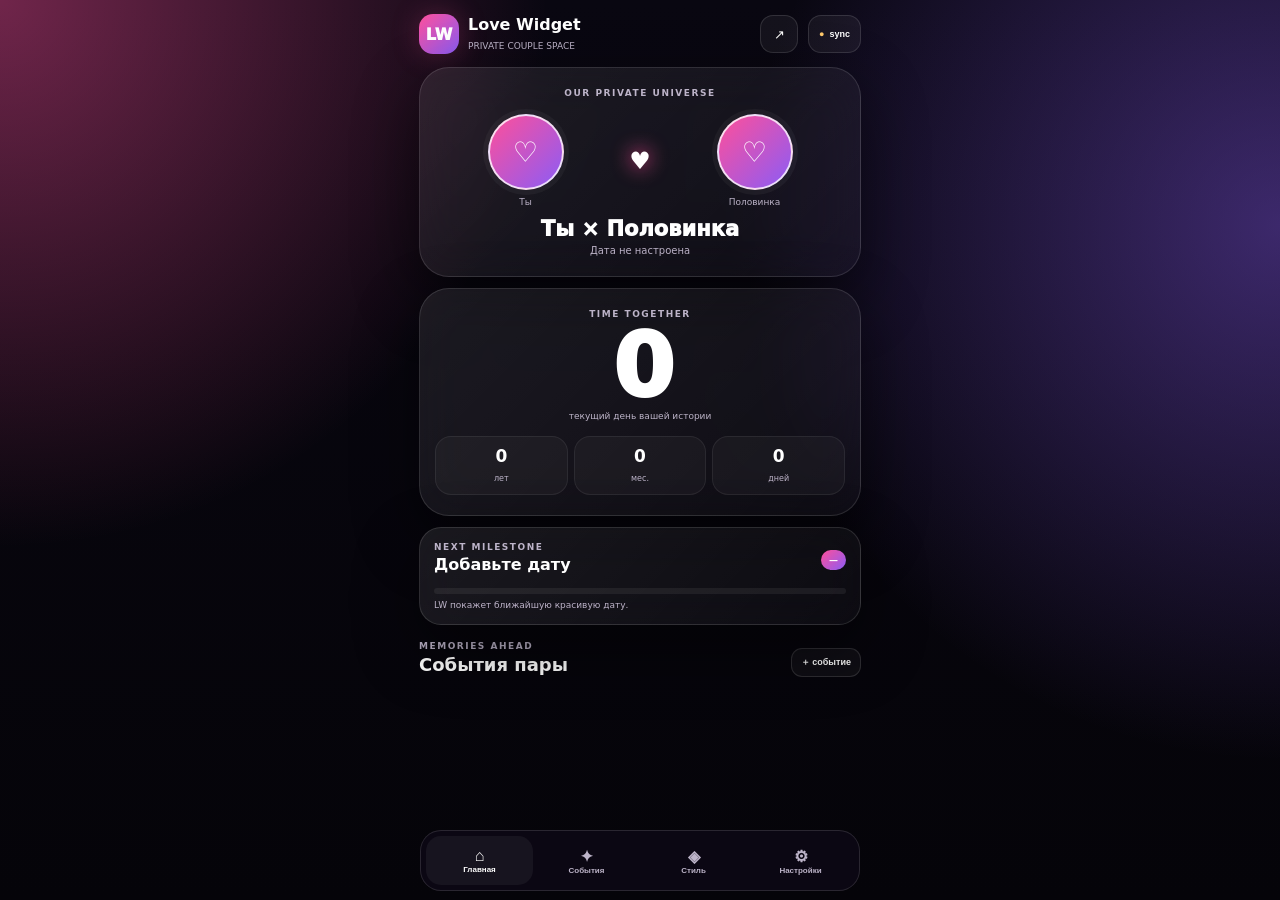
==== commit f49b2b8d: "LW V5.3 SyncFix: clearer sync, date fixes, no native confirmations" ====
--- a/index.html
+++ b/index.html
@@ -1,112 +1,5 @@
-<!doctype html>
-<html lang="ru">
-<head>
-<meta charset="utf-8">
-<meta name="viewport" content="width=device-width,initial-scale=1,viewport-fit=cover,user-scalable=no">
-<meta name="theme-color" content="#07060d">
-<title>LW — Love Widget</title>
-<script src="https://telegram.org/js/telegram-web-app.js"></script>
-<style>
-:root{
-  --accent:#ff4f9a;--accent2:#8b5cf6;--cyan:#57efff;--gold:#ffd7a3;
-  --bg:#06050b;--bg2:#0d0915;--text:#fff;--muted:rgba(245,239,255,.66);
-  --glass:rgba(20,14,31,.58);--glass2:rgba(255,255,255,.075);--line:rgba(255,255,255,.13);
-  --shadow:0 28px 80px rgba(0,0,0,.42);--radius:28px;--safe-top:env(safe-area-inset-top,0px);--safe-bottom:env(safe-area-inset-bottom,0px)
-}
-*{box-sizing:border-box;-webkit-tap-highlight-color:transparent}html{min-height:100%;background:var(--bg)}body{margin:0;min-height:100vh;color:var(--text);font-family:Inter,"SF Pro Display","Segoe UI",system-ui,sans-serif;background:var(--bg);overflow-x:hidden}
-button,input,select{font:inherit}.aurora{position:fixed;inset:0;z-index:-5;overflow:hidden;background:radial-gradient(ellipse at 50% -20%,#28123d 0,transparent 50%),linear-gradient(180deg,#07060d,#090611 60%,#040307)}
-.orb{position:absolute;border-radius:50%;filter:blur(52px);opacity:.52;animation:float 15s ease-in-out infinite}.o1{width:260px;height:260px;background:#ff2c8c;left:-90px;top:5%}.o2{width:300px;height:300px;background:#6d3cff;right:-120px;top:23%;animation-delay:-5s}.o3{width:230px;height:230px;background:#00c8ff;left:18%;bottom:-100px;opacity:.22;animation-delay:-9s}@keyframes float{50%{transform:translate3d(28px,-34px,0) scale(1.14)}}
-.noise{position:fixed;inset:0;z-index:-4;pointer-events:none;opacity:.055;background-image:url("data:image/svg+xml,%3Csvg viewBox='0 0 220 220' xmlns='http://www.w3.org/2000/svg'%3E%3Cfilter id='n'%3E%3CfeTurbulence type='fractalNoise' baseFrequency='.8' numOctaves='3'/%3E%3C/filter%3E%3Crect width='100%25' height='100%25' filter='url(%23n)'/%3E%3C/svg%3E")}
-.app{width:min(480px,100%);margin:auto;padding:calc(16px + var(--safe-top)) 15px calc(104px + var(--safe-bottom))}.topbar{display:flex;align-items:center;justify-content:space-between;gap:10px;margin-bottom:18px}.brand{display:flex;align-items:center;gap:10px;min-width:0}.mark{width:40px;height:40px;border-radius:15px;display:grid;place-items:center;font-weight:950;background:linear-gradient(135deg,var(--accent),var(--accent2));box-shadow:0 0 30px rgba(255,79,154,.25),inset 0 1px rgba(255,255,255,.35)}.brandText b{display:block;font-size:15px;letter-spacing:.01em}.brandText small{display:block;color:var(--muted);font-size:10px;letter-spacing:.12em;text-transform:uppercase;margin-top:2px}.topActions{display:flex;gap:7px;align-items:center}.iconBtn,.status{border:1px solid var(--line);background:rgba(255,255,255,.065);backdrop-filter:blur(18px);color:white;border-radius:14px;height:40px;padding:0 12px}.iconBtn{width:40px;padding:0;cursor:pointer}.status{display:flex;align-items:center;gap:6px;font-size:10px;font-weight:800;text-transform:uppercase;letter-spacing:.08em}.status i{width:7px;height:7px;border-radius:50%;background:#ffc861;box-shadow:0 0 12px currentColor}.status.ok i{background:#66ffb6}.glass{background:linear-gradient(135deg,rgba(255,255,255,.09),rgba(255,255,255,.035));border:1px solid var(--line);backdrop-filter:blur(28px) saturate(135%);box-shadow:var(--shadow);position:relative;overflow:hidden}.glass:before{content:"";position:absolute;inset:0;pointer-events:none;background:linear-gradient(120deg,rgba(255,255,255,.13),transparent 28%,transparent 70%,rgba(255,255,255,.04));opacity:.5}.hero{border-radius:34px;padding:24px 18px 20px;text-align:center;margin-bottom:14px}.eyebrow{font-size:10px;letter-spacing:.18em;text-transform:uppercase;color:var(--muted);font-weight:850}.avatars{display:grid;grid-template-columns:1fr 56px 1fr;align-items:center;margin:18px 0 12px}.person{min-width:0}.avatar{width:84px;height:84px;margin:auto;border-radius:50%;display:grid;place-items:center;font-size:30px;cursor:pointer;background:radial-gradient(circle at 30% 20%,rgba(255,255,255,.35),transparent 27%),linear-gradient(135deg,var(--accent),var(--accent2));background-size:cover;background-position:center;border:2px solid rgba(255,255,255,.7);box-shadow:0 0 0 7px rgba(255,255,255,.045),0 18px 38px rgba(0,0,0,.28),0 0 28px color-mix(in srgb,var(--accent) 32%,transparent)}.personName{margin-top:9px;font-size:11px;color:var(--muted);font-weight:750;overflow:hidden;text-overflow:ellipsis;white-space:nowrap}.heartCore{width:54px;height:54px;border-radius:50%;display:grid;place-items:center;background:radial-gradient(circle,rgba(255,255,255,.16),rgba(255,255,255,.03));box-shadow:0 0 38px rgba(255,75,145,.24);font-size:25px;animation:pulse 2s ease-in-out infinite}@keyframes pulse{50%{transform:scale(1.08);filter:drop-shadow(0 0 12px #ff4f9a)}}.coupleName{font-size:22px;font-weight:950;letter-spacing:-.04em}.dateLine{color:var(--muted);font-size:12px;margin-top:5px}.counter{border-radius:34px;padding:25px 18px 18px;text-align:center;margin-bottom:14px}.days{font-size:clamp(76px,24vw,116px);font-weight:1000;line-height:.86;letter-spacing:-.075em;margin:10px 0 6px;text-shadow:0 14px 40px rgba(0,0,0,.3),0 0 38px rgba(255,79,154,.17)}.daysLabel{font-size:13px;color:var(--muted);font-weight:750}.stats{display:grid;grid-template-columns:repeat(3,1fr);gap:8px;margin-top:20px}.stat{padding:12px 5px;border:1px solid rgba(255,255,255,.09);border-radius:18px;background:rgba(255,255,255,.045)}.stat b{display:block;font-size:19px}.stat span{display:block;font-size:9px;text-transform:uppercase;letter-spacing:.1em;color:var(--muted);margin-top:3px}.milestone{border-radius:26px;padding:17px 17px 16px;margin-bottom:20px}.row{display:flex;align-items:flex-start;justify-content:space-between;gap:14px}.milestone h3,.sectionHead h2{margin:4px 0 0;font-size:18px;letter-spacing:-.03em}.badge{padding:7px 9px;border-radius:99px;background:linear-gradient(135deg,var(--accent),var(--accent2));font-size:10px;font-weight:900;white-space:nowrap}.progress{height:7px;border-radius:99px;background:rgba(255,255,255,.08);overflow:hidden;margin:14px 0 8px}.progress i{display:block;height:100%;width:0;background:linear-gradient(90deg,var(--accent),var(--cyan));box-shadow:0 0 14px var(--cyan);transition:.35s}.milestone p{margin:0;color:var(--muted);font-size:12px;line-height:1.5}.section{margin-bottom:22px}.sectionHead{display:flex;justify-content:space-between;align-items:center;margin:0 3px 11px}.sectionHead .eyebrow{margin-bottom:2px}.ghostBtn{border:1px solid var(--line);background:rgba(255,255,255,.055);color:#fff;border-radius:13px;padding:9px 11px;font-size:11px;font-weight:800}.events{display:grid;gap:9px}.event{display:grid;grid-template-columns:42px 1fr auto;gap:11px;align-items:center;border-radius:20px;padding:11px;background:rgba(255,255,255,.055);border:1px solid rgba(255,255,255,.09);backdrop-filter:blur(18px)}.eventIcon{width:42px;height:42px;border-radius:15px;display:grid;place-items:center;background:linear-gradient(135deg,rgba(255,79,154,.85),rgba(139,92,246,.85));box-shadow:0 8px 24px rgba(0,0,0,.2)}.event b{display:block;font-size:13px}.event small{display:block;color:var(--muted);font-size:10px;margin-top:3px}.event button{border:0;background:transparent;color:rgba(255,255,255,.55);font-size:17px}.empty{text-align:center;padding:24px 12px;color:var(--muted);font-size:12px}.banner{border:1px solid rgba(255,201,99,.25);background:rgba(255,178,67,.09);border-radius:18px;padding:12px 13px;font-size:11px;line-height:1.5;margin-bottom:14px;color:#ffe3b3}.hidden{display:none!important}.nav{position:fixed;z-index:20;left:50%;bottom:calc(12px + var(--safe-bottom));transform:translateX(-50%);width:min(446px,calc(100% - 24px));height:66px;padding:7px;display:grid;grid-template-columns:repeat(4,1fr);gap:4px;border-radius:23px;background:rgba(12,8,20,.76);border:1px solid var(--line);backdrop-filter:blur(30px) saturate(150%);box-shadow:0 18px 60px rgba(0,0,0,.52)}.nav button{border:0;border-radius:17px;background:transparent;color:var(--muted);font-size:9px;font-weight:800;display:flex;flex-direction:column;align-items:center;justify-content:center;gap:4px}.nav button span{font-size:18px}.nav button.active{color:white;background:linear-gradient(135deg,rgba(255,79,154,.2),rgba(139,92,246,.18));box-shadow:inset 0 0 0 1px rgba(255,255,255,.08)}.sheet{position:fixed;z-index:30;inset:0;display:none}.sheet.open{display:block}.backdrop{position:absolute;inset:0;background:rgba(0,0,0,.55);backdrop-filter:blur(8px)}.sheetPanel{position:absolute;left:50%;bottom:0;transform:translateX(-50%);width:min(480px,100%);max-height:88vh;overflow:auto;border-radius:30px 30px 0 0;background:linear-gradient(180deg,#171020,#09070f);border:1px solid var(--line);padding:12px 16px calc(22px + var(--safe-bottom));box-shadow:0 -30px 80px rgba(0,0,0,.55)}.handle{width:38px;height:4px;border-radius:99px;background:rgba(255,255,255,.2);margin:2px auto 15px}.sheetHead{display:flex;align-items:center;justify-content:space-between;margin-bottom:14px}.sheetHead h2{margin:0;font-size:20px}.close{width:36px;height:36px;border:0;border-radius:12px;background:rgba(255,255,255,.07);color:#fff}.tabs{display:flex;gap:6px;overflow:auto;margin-bottom:15px}.tab{border:1px solid var(--line);background:rgba(255,255,255,.045);color:var(--muted);padding:9px 12px;border-radius:99px;font-size:10px;font-weight:800;white-space:nowrap}.tab.active{color:#fff;background:linear-gradient(135deg,var(--accent),var(--accent2));border-color:transparent}.panel{display:none}.panel.active{display:block}.field{display:grid;gap:6px;margin-bottom:11px}.field label{font-size:10px;text-transform:uppercase;letter-spacing:.1em;color:var(--muted);font-weight:800}.field input,.field select{width:100%;border:1px solid var(--line);background:rgba(255,255,255,.055);color:white;border-radius:15px;padding:13px 14px;outline:none}.field input:focus,.field select:focus{border-color:color-mix(in srgb,var(--accent) 70%,white);box-shadow:0 0 0 3px rgba(255,79,154,.08)}select option{background:#15101e}.primary,.secondary,.danger{width:100%;border:0;border-radius:16px;padding:13px 14px;color:#fff;font-weight:900;margin-top:3px}.primary{background:linear-gradient(135deg,var(--accent),var(--accent2));box-shadow:0 12px 30px rgba(255,79,154,.18)}.secondary{background:rgba(255,255,255,.07);border:1px solid var(--line)}.danger{background:rgba(255,62,104,.14);border:1px solid rgba(255,88,120,.25);color:#ff9db5}.hint{font-size:10px;line-height:1.5;color:var(--muted);margin:9px 2px 14px}.themeGrid{display:grid;grid-template-columns:repeat(3,1fr);gap:8px;margin-bottom:12px}.themeCard{height:72px;border-radius:18px;border:2px solid transparent;position:relative;overflow:hidden}.themeCard.active{border-color:#fff}.themeCard span{position:absolute;left:8px;bottom:7px;font-size:9px;font-weight:900;text-shadow:0 2px 10px #000}.toast{position:fixed;z-index:50;left:50%;bottom:calc(92px + var(--safe-bottom));transform:translate(-50%,18px);opacity:0;pointer-events:none;max-width:90%;padding:11px 14px;border-radius:15px;background:rgba(21,15,31,.94);border:1px solid var(--line);box-shadow:0 15px 45px rgba(0,0,0,.4);font-size:11px;transition:.2s}.toast.show{opacity:1;transform:translate(-50%,0)}.hiddenInput{display:none}
-@media (max-width:370px){.avatar{width:72px;height:72px}.days{font-size:76px}.app{padding-left:11px;padding-right:11px}.stats{gap:5px}.stat{padding:10px 3px}}
-@media (prefers-reduced-motion:reduce){*{animation:none!important;transition:none!important}}
-</style>
-</head>
-<body>
-<div class="aurora"><i class="orb o1"></i><i class="orb o2"></i><i class="orb o3"></i></div><div class="noise"></div>
-<main class="app" id="homeView">
-  <header class="topbar">
-    <div class="brand"><div class="mark">LW</div><div class="brandText"><b>Love Widget</b><small>private couple space</small></div></div>
-    <div class="topActions"><button id="shareBtn" class="iconBtn" aria-label="Поделиться">↗</button><div id="status" class="status"><i></i><span>sync</span></div></div>
-  </header>
-  <div id="offline" class="banner hidden">Сейчас работает локальный режим. Для общей синхронизации Mini App нужен запущенный LW API, но интерфейс и локальные настройки доступны.</div>
-
-  <section class="hero glass">
-    <div class="eyebrow">our private universe</div>
-    <div class="avatars">
-      <div class="person"><div id="avatar1" class="avatar">♡</div><div id="person1Label" class="personName">Ты</div></div>
-      <div class="heartCore">♥</div>
-      <div class="person"><div id="avatar2" class="avatar">♡</div><div id="person2Label" class="personName">Половинка</div></div>
-    </div>
-    <div id="coupleName" class="coupleName">Ты × Половинка</div>
-    <div id="dateLine" class="dateLine">Дата отношений не настроена</div>
-  </section>
-
-  <section class="counter glass">
-    <div class="eyebrow">time together</div><div id="days" class="days">0</div><div class="daysLabel">дней вашей истории</div>
-    <div class="stats"><div class="stat"><b id="years">0</b><span>лет</span></div><div class="stat"><b id="months">0</b><span>месяцев</span></div><div class="stat"><b id="remain">0</b><span>дней</span></div></div>
-  </section>
-
-  <section class="milestone glass">
-    <div class="row"><div><div class="eyebrow">next milestone</div><h3 id="milestoneTitle">Добавьте дату</h3></div><div id="milestoneBadge" class="badge">—</div></div>
-    <div class="progress"><i id="progress"></i></div><p id="milestoneText">LW покажет ближайшую красивую дату или годовщину.</p>
-  </section>
-
-  <section class="section" id="eventsView">
-    <div class="sectionHead"><div><div class="eyebrow">memories ahead</div><h2>События пары</h2></div><button id="quickEvent" class="ghostBtn">＋ событие</button></div>
-    <div id="eventsList" class="events"></div><div id="eventsEmpty" class="empty hidden">✦ Здесь появятся ваши важные даты</div>
-  </section>
-</main>
-
-<nav class="nav"><button class="active" data-nav="home"><span>⌂</span>Главная</button><button data-nav="events"><span>✦</span>События</button><button data-nav="style"><span>◈</span>Стиль</button><button data-nav="settings"><span>⚙</span>Настройки</button></nav>
-
-<div id="sheet" class="sheet"><div id="backdrop" class="backdrop"></div><div class="sheetPanel"><div class="handle"></div><div class="sheetHead"><div><div class="eyebrow">love widget</div><h2>Настройки</h2></div><button id="closeSheet" class="close">✕</button></div>
-  <div class="tabs"><button class="tab active" data-tab="profile">Пара</button><button class="tab" data-tab="events">События</button><button class="tab" data-tab="style">Стиль</button><button class="tab" data-tab="data">Данные</button></div>
-  <div id="panel-profile" class="panel active"><div class="field"><label>Твоё имя</label><input id="name1" maxlength="24" placeholder="Ты"></div><div class="field"><label>Имя половинки</label><input id="name2" maxlength="24" placeholder="Половинка"></div><div class="field"><label>Дата начала отношений</label><input id="relationshipDate" type="date"></div><button id="saveProfile" class="primary">Сохранить для пары</button><div class="hint">Имя и дата синхронизируются через общую базу LW, когда API подключён.</div></div>
-  <div id="panel-events" class="panel"><div class="field"><label>Название события</label><input id="eventTitle" maxlength="40" placeholder="Первое свидание"></div><div class="field"><label>Дата события</label><input id="eventDate" type="date"></div><button id="addEvent" class="primary">Добавить событие</button><div class="hint">События общие для пары и появятся у обоих участников после синхронизации.</div></div>
-  <div id="panel-style" class="panel"><div class="field"><label>Готовая атмосфера</label><div id="themeGrid" class="themeGrid"></div></div><div class="field"><label>Акцентный цвет</label><input id="accent" type="color" value="#ff4f9a"></div><button id="saveStyle" class="primary">Применить стиль</button><div class="hint">Оформление персональное: твоя половинка может выбрать собственную тему.</div></div>
-  <div id="panel-data" class="panel"><button id="refresh" class="secondary">↻ Обновить с сервера</button><button id="exportBtn" class="secondary">⇩ Экспорт JSON</button><button id="importBtn" class="secondary">⇧ Импорт JSON</button><button id="resetBtn" class="danger">Сбросить локальные фото и стиль</button><div class="hint">Общие данные пары хранятся на backend LW. Фото аватаров остаются локально в Telegram WebView.</div></div>
-</div></div>
-<input id="avatar1File" class="hiddenInput" type="file" accept="image/*"><input id="avatar2File" class="hiddenInput" type="file" accept="image/*"><input id="importFile" class="hiddenInput" type="file" accept="application/json,.json"><div id="toast" class="toast"></div>
-<script>
-(()=>{'use strict';
-const tg=window.Telegram?.WebApp||null,qs=new URLSearchParams(location.search),api=(qs.get('api')||sessionStorage.getItem('lw_api')||'').replace(/\/$/,'');if(qs.get('api'))sessionStorage.setItem('lw_api',api);const initData=tg?.initData||'';
-const KEY='lw_v5_1_local',OLD_KEYS=['lw_v4_local','lw_love_widget_v2'];
-const themes={
-  aura:{name:'Aura',a:'#ff4f9a',b:'#8b5cf6',bg:'linear-gradient(135deg,#ff4f9a,#8b5cf6)'},
-  noir:{name:'Noir',a:'#d7c4ff',b:'#5f3fc4',bg:'linear-gradient(135deg,#15101e,#7957d5)'},
-  ice:{name:'Ice',a:'#52e7ff',b:'#526dff',bg:'linear-gradient(135deg,#52e7ff,#526dff)'},
-  ruby:{name:'Ruby',a:'#ff3b6b',b:'#9c1fff',bg:'linear-gradient(135deg,#ff3b6b,#5f16a8)'},
-  gold:{name:'Gold',a:'#ffc67a',b:'#d855ff',bg:'linear-gradient(135deg,#ffc67a,#d855ff)'},
-  emerald:{name:'Emerald',a:'#54ffc2',b:'#0d8d8a',bg:'linear-gradient(135deg,#54ffc2,#0d8d8a)'}
-};
-const $=id=>document.getElementById(id);let local=loadLocal(),remote=null,toastTimer;
-function loadLocal(){try{let x=JSON.parse(localStorage.getItem(KEY)||'null');if(x)return x;for(const k of OLD_KEYS){x=JSON.parse(localStorage.getItem(k)||'null');if(x){localStorage.setItem(KEY,JSON.stringify(x));return x}}}catch{}return{themeId:'aura',events:[]}}
-function saveLocal(){localStorage.setItem(KEY,JSON.stringify(local))}function toast(t){clearTimeout(toastTimer);$('toast').textContent=t;$('toast').classList.add('show');toastTimer=setTimeout(()=>$('toast').classList.remove('show'),2200)}
-function haptic(type='light'){try{tg?.HapticFeedback?.impactOccurred(type)}catch{}}
-function esc(s){return String(s??'').replace(/[&<>"']/g,c=>({'&':'&amp;','<':'&lt;','>':'&gt;','"':'&quot;',"'":'&#39;'}[c]))}
-function setStatus(ok,text){$('status').classList.toggle('ok',!!ok);$('status').querySelector('span').textContent=text}
-async function req(path,opt={}){if(!api||!initData)throw new Error('Локальный режим');const r=await fetch(api+path,{...opt,headers:{'Content-Type':'application/json','X-Telegram-Init-Data':initData,...(opt.headers||{})}});let d={};try{d=await r.json()}catch{}if(!r.ok)throw new Error(d.detail||`HTTP ${r.status}`);return d}
-function dateFmt(v){if(!v)return'Дата отношений не настроена';return new Date(v+'T12:00:00').toLocaleDateString('ru-RU',{day:'2-digit',month:'long',year:'numeric'})}
-function daysLocal(v){if(!v)return 0;const a=new Date(v+'T00:00:00'),b=new Date();a.setHours(0,0,0,0);b.setHours(0,0,0,0);return Math.max(0,Math.floor((b-a)/86400000))}
-function breakdown(v){if(!v)return[0,0,0];const s=new Date(v+'T12:00:00'),n=new Date();let y=n.getFullYear()-s.getFullYear(),m=n.getMonth()-s.getMonth(),d=n.getDate()-s.getDate();if(d<0){m--;d+=new Date(n.getFullYear(),n.getMonth(),0).getDate()}if(m<0){y--;m+=12}return[Math.max(0,y),Math.max(0,m),Math.max(0,d)]}
-function applyTheme(style={}){const id=style.themeId||local.themeId||'aura',t=themes[id]||themes.aura,a=style.accent||local.accent||t.a,b=style.accent2||t.b;document.documentElement.style.setProperty('--accent',a);document.documentElement.style.setProperty('--accent2',b);local.themeId=id;local.accent=a;$('accent').value=a;document.querySelectorAll('.themeCard').forEach(x=>x.classList.toggle('active',x.dataset.theme===id))}
-function setAvatar(el,data,fallback){if(data){el.style.backgroundImage=`url(${data})`;el.textContent=''}else{el.style.backgroundImage='';el.textContent=fallback}}
-function render(){const c=remote?.couple||{},names=c.names||{},me=remote?.user?.name||tg?.initDataUnsafe?.user?.first_name||'Ты',partner=remote?.partner?.name||'Половинка';const n1=names.person1||local.n1||me,n2=names.person2||local.n2||partner,rel=c.relationship_date||local.rel||'';$('person1Label').textContent=n1;$('person2Label').textContent=n2;$('coupleName').textContent=n1+' × '+n2;$('dateLine').textContent=dateFmt(rel);$('name1').value=n1;$('name2').value=n2;$('relationshipDate').value=rel;const ds=c.days??daysLocal(rel),br=c.breakdown?[c.breakdown.years,c.breakdown.months,c.breakdown.days]:breakdown(rel);$('days').textContent=ds;$('years').textContent=br[0];$('months').textContent=br[1];$('remain').textContent=br[2];if(c.milestone){$('milestoneTitle').textContent=c.milestone.title;$('milestoneBadge').textContent=c.milestone.days_left+' дн.';$('milestoneText').textContent=c.milestone.days_left===0?'Сегодня ваша особенная дата ✨':'Ещё немного — и новая красивая отметка вашей истории.';$('progress').style.width=Math.max(5,100-Math.min(100,c.milestone.days_left/3.65))+'%'}else{$('milestoneTitle').textContent=rel?'Следующая годовщина':'Добавьте дату';$('milestoneBadge').textContent='—';$('progress').style.width='0%'}setAvatar($('avatar1'),local.avatar1,'♡');setAvatar($('avatar2'),local.avatar2,'♡');applyTheme(remote?.style||{});renderEvents();if(remote&&!remote.paired){$('milestoneTitle').textContent='Свяжите пару в Telegram';$('milestoneText').textContent='После подтверждения аккаунтов здесь появится ваша общая история.'}}
-function renderEvents(){const list=remote?.events||local.events||[];$('eventsEmpty').classList.toggle('hidden',list.length>0);$('eventsList').innerHTML=list.map((e,i)=>`<div class="event"><div class="eventIcon">✦</div><div><b>${esc(e.title)}</b><small>${esc(dateFmt(e.event_date))}</small></div><button data-event="${e.id??('local-'+i)}">×</button></div>`).join('');document.querySelectorAll('[data-event]').forEach(b=>b.onclick=()=>removeEvent(b.dataset.event))}
-async function bootstrap(){if(!api||!initData){remote=null;$('offline').classList.remove('hidden');setStatus(false,'local');render();return}try{remote=await req('/api/v1/bootstrap');$('offline').classList.add('hidden');setStatus(true,'synced');render()}catch(e){$('offline').classList.remove('hidden');setStatus(false,'offline');render();console.warn(e)}}
-function openSheet(tab='profile'){$('sheet').classList.add('open');switchTab(tab);haptic()}function closeSheet(){$('sheet').classList.remove('open')}function switchTab(tab){document.querySelectorAll('.tab').forEach(x=>x.classList.toggle('active',x.dataset.tab===tab));document.querySelectorAll('.panel').forEach(x=>x.classList.toggle('active',x.id==='panel-'+tab))}
-function fileAvatar(file,key){if(!file)return;if(file.size>3*1024*1024)return toast('Фото должно быть до 3 МБ');const r=new FileReader();r.onload=()=>{local[key]=r.result;saveLocal();render();toast('Фото сохранено локально')};r.readAsDataURL(file)}
-async function saveProfile(){const body={names:{person1:$('name1').value.trim().slice(0,24),person2:$('name2').value.trim().slice(0,24)},relationship_date:$('relationshipDate').value};local.n1=body.names.person1;local.n2=body.names.person2;local.rel=body.relationship_date;saveLocal();if(api&&initData){try{remote=await req('/api/v1/couple',{method:'PUT',body:JSON.stringify(body)});toast('Синхронизировано для пары ✓')}catch(e){toast(e.message)}}else toast('Сохранено локально');render();haptic('medium')}
-async function addEvent(){const title=$('eventTitle').value.trim().slice(0,40),event_date=$('eventDate').value;if(!title||!event_date)return toast('Заполни название и дату');if(api&&initData){try{await req('/api/v1/events',{method:'POST',body:JSON.stringify({title,event_date})});$('eventTitle').value='';await bootstrap();toast('Событие добавлено ✦')}catch(e){toast(e.message)}}else{local.events=local.events||[];if(local.events.length>=80)return toast('Лимит 80 событий');local.events.push({title,event_date});saveLocal();renderEvents();toast('Событие сохранено локально')}}
-async function removeEvent(id){if(!confirm('Удалить это событие?'))return;if(id.startsWith('local-')||!api||!initData){const idx=Number(id.replace('local-',''));local.events=(local.events||[]).filter((_,i)=>i!==idx);saveLocal();renderEvents();return}try{await req('/api/v1/events/'+id,{method:'DELETE'});await bootstrap();toast('Событие удалено')}catch(e){toast(e.message)}}
-async function saveStyle(){const id=local.themeId||'aura',t=themes[id]||themes.aura,body={themeId:id,accent:$('accent').value,accent2:t.b,darkMenu:true};local.accent=body.accent;saveLocal();applyTheme(body);if(api&&initData){try{await req('/api/v1/style',{method:'PUT',body:JSON.stringify(body)});toast('Стиль сохранён ◈')}catch(e){toast(e.message)}}else toast('Стиль сохранён локально')}
-function exportData(){const blob=new Blob([JSON.stringify({version:'5.1',local,remote},null,2)],{type:'application/json'}),a=document.createElement('a');a.href=URL.createObjectURL(blob);a.download='lw-love-widget-backup.json';a.click();setTimeout(()=>URL.revokeObjectURL(a.href),1000)}
-function importData(file){if(!file)return;const r=new FileReader();r.onload=()=>{try{const d=JSON.parse(r.result);const source=d.local||d;if(!source||typeof source!=='object')throw 0;local={...local,...source};saveLocal();render();toast('Локальные данные импортированы')}catch{toast('Не удалось прочитать JSON')}};r.readAsText(file)}
-function share(){const rel=(remote?.couple||{}).relationship_date||local.rel||'',days=(remote?.couple||{}).days??daysLocal(rel),text=`💗 Мы вместе уже ${days} дней — LW Love Widget`;try{if(tg?.openTelegramLink){tg.openTelegramLink('https://t.me/share/url?url='+encodeURIComponent(location.origin+location.pathname)+'&text='+encodeURIComponent(text));return}}catch{}if(navigator.share)navigator.share({title:'LW — Love Widget',text,url:location.origin+location.pathname}).catch(()=>{});else navigator.clipboard?.writeText(text).then(()=>toast('Текст скопирован'))}
-function buildThemes(){$('themeGrid').innerHTML=Object.entries(themes).map(([id,t])=>`<button class="themeCard" data-theme="${id}" style="background:${t.bg}"><span>${t.name}</span></button>`).join('');document.querySelectorAll('.themeCard').forEach(x=>x.onclick=()=>{local.themeId=x.dataset.theme;applyTheme({themeId:local.themeId});haptic()})}
-function bind(){document.querySelectorAll('.tab').forEach(x=>x.onclick=()=>switchTab(x.dataset.tab));document.querySelectorAll('[data-nav]').forEach(b=>b.onclick=()=>{document.querySelectorAll('[data-nav]').forEach(x=>x.classList.toggle('active',x===b));const t=b.dataset.nav;if(t==='home')scrollTo({top:0,behavior:'smooth'});else if(t==='events'){$('eventsView').scrollIntoView({behavior:'smooth'});openSheet('events')}else if(t==='style')openSheet('style');else openSheet('profile')});$('quickEvent').onclick=()=>openSheet('events');$('backdrop').onclick=closeSheet;$('closeSheet').onclick=closeSheet;$('avatar1').onclick=()=>$('avatar1File').click();$('avatar2').onclick=()=>$('avatar2File').click();$('avatar1File').onchange=e=>fileAvatar(e.target.files[0],'avatar1');$('avatar2File').onchange=e=>fileAvatar(e.target.files[0],'avatar2');$('saveProfile').onclick=saveProfile;$('addEvent').onclick=addEvent;$('accent').oninput=()=>applyTheme({themeId:local.themeId,accent:$('accent').value});$('saveStyle').onclick=saveStyle;$('refresh').onclick=bootstrap;$('exportBtn').onclick=exportData;$('importBtn').onclick=()=>$('importFile').click();$('importFile').onchange=e=>importData(e.target.files[0]);$('resetBtn').onclick=()=>{if(!confirm('Сбросить локальное оформление и фото?'))return;local={themeId:'aura',events:[]};saveLocal();render();toast('Локальные настройки сброшены')};$('shareBtn').onclick=share;document.addEventListener('keydown',e=>{if(e.key==='Escape')closeSheet()})}
-function init(){try{tg?.ready();tg?.expand();tg?.disableVerticalSwipes?.();tg?.setHeaderColor?.('#07060d');tg?.setBackgroundColor?.('#07060d')}catch{}const today=new Date().toISOString().slice(0,10);$('relationshipDate').max=today;$('eventDate').min='1900-01-01';$('eventDate').max='2100-12-31';buildThemes();bind();render();bootstrap()}
-init();})();
-</script>
-</body></html>
+<!doctype html><html lang="ru"><head><meta charset="utf-8"><meta name="viewport" content="width=device-width,initial-scale=1,viewport-fit=cover,user-scalable=no"><meta name="theme-color" content="#07060d"><title>LW — Love Widget</title><script src="https://telegram.org/js/telegram-web-app.js"></script><style>
+:root{--a:#ff4f9a;--b:#8b5cf6;--m:#bdb4c9;--l:#ffffff20}*{box-sizing:border-box}body{margin:0;color:#fff;font-family:Inter,"Segoe UI",system-ui;background:#07060d;min-height:100vh}.bg{position:fixed;inset:0;z-index:-1;background:radial-gradient(circle at 0 0,color-mix(in srgb,var(--a) 42%,transparent),transparent 35%),radial-gradient(circle at 100% 25%,color-mix(in srgb,var(--b) 40%,transparent),transparent 37%),linear-gradient(#090711,#050409)}.app{width:min(470px,100%);margin:auto;padding:calc(14px + env(safe-area-inset-top)) 14px calc(88px + env(safe-area-inset-bottom))}.top,.row{display:flex;align-items:center;justify-content:space-between;gap:10px}.top{margin-bottom:13px}.brand{display:flex;align-items:center;gap:9px}.logo{width:40px;height:40px;border-radius:14px;display:grid;place-items:center;font-weight:1000;background:linear-gradient(135deg,var(--a),var(--b));box-shadow:0 0 28px color-mix(in srgb,var(--a) 25%,transparent)}.brand b{display:block}.brand small,.muted{color:var(--m);font-size:9px}.status,.ico{height:38px;border:1px solid var(--l);border-radius:13px;background:#ffffff0d;color:#fff}.ico{width:38px}.status{padding:0 10px;font-size:9px;font-weight:900}.status:before{content:'●';color:#ffc96b;margin-right:5px}.status.ok:before{color:#63ffb4}.glass{background:linear-gradient(135deg,#ffffff16,#ffffff08);border:1px solid var(--l);backdrop-filter:blur(25px);box-shadow:0 24px 65px #0007}.hero,.counter{border-radius:30px;text-align:center;padding:20px 15px;margin-bottom:11px}.ey{font-size:9px;letter-spacing:.17em;text-transform:uppercase;color:var(--m);font-weight:900}.people{display:grid;grid-template-columns:1fr 48px 1fr;align-items:center;margin:16px 0 10px}.avatar{width:76px;height:76px;border-radius:50%;margin:auto;display:grid;place-items:center;font-size:28px;background:linear-gradient(135deg,var(--a),var(--b));background-size:cover;background-position:center;border:2px solid #fffc;box-shadow:0 0 0 5px #ffffff0a}.heart{font-size:24px;text-shadow:0 0 20px var(--a)}.who{color:var(--m);font-size:9px;margin-top:7px}.names{font-size:21px;font-weight:1000}.date{color:var(--m);font-size:10px;margin-top:4px}.days{font-size:88px;font-weight:1000;line-height:.9;letter-spacing:-.07em;margin:8px 0 5px}.stats{display:grid;grid-template-columns:repeat(3,1fr);gap:6px;margin-top:15px}.stat{padding:9px 3px;border:1px solid #ffffff12;border-radius:16px;background:#ffffff09}.stat b{display:block;font-size:17px}.stat span{font-size:8px;color:var(--m)}.card{border-radius:22px;padding:14px;margin-bottom:16px}.card h3{font-size:16px;margin:3px 0}.badge{padding:5px 8px;border-radius:99px;background:linear-gradient(135deg,var(--a),var(--b));font-size:9px;font-weight:900}.prog{height:6px;background:#ffffff10;border-radius:99px;overflow:hidden;margin:11px 0 6px}.prog i{display:block;height:100%;background:linear-gradient(90deg,var(--a),#55efff);width:0}.section h2{margin:3px 0 9px;font-size:18px}.ghost{border:1px solid var(--l);border-radius:11px;background:#ffffff0a;color:#fff;padding:7px 9px;font-size:9px;font-weight:900}.events{display:grid;gap:7px}.event{display:grid;grid-template-columns:36px 1fr auto;gap:9px;align-items:center;padding:9px;border:1px solid #ffffff12;border-radius:17px;background:#ffffff0a}.ei{width:36px;height:36px;border-radius:12px;display:grid;place-items:center;background:linear-gradient(135deg,var(--a),var(--b))}.event b{font-size:11px}.event small{display:block;color:var(--m);font-size:8px;margin-top:2px}.del{border:0;background:none;color:#ffffff88;font-size:18px}.banner{padding:11px;border:1px solid #ffc86738;border-radius:15px;background:#ffb23b12;color:#ffe2ad;font-size:10px;line-height:1.45;margin-bottom:11px}.hidden{display:none!important}.nav{position:fixed;z-index:10;left:50%;bottom:calc(9px + env(safe-area-inset-bottom));transform:translateX(-50%);width:min(440px,calc(100% - 20px));height:61px;padding:5px;display:grid;grid-template-columns:repeat(4,1fr);border:1px solid var(--l);border-radius:21px;background:#0d0915dc;backdrop-filter:blur(28px)}.nav button{border:0;border-radius:15px;background:none;color:var(--m);font-size:8px;font-weight:900}.nav span{display:block;font-size:16px}.nav .on{color:#fff;background:#ffffff0d}.sheet{display:none;position:fixed;z-index:20;inset:0;background:#0008;backdrop-filter:blur(7px)}.sheet.open{display:block}.box{position:absolute;left:50%;bottom:0;transform:translateX(-50%);width:min(470px,100%);max-height:86vh;overflow:auto;border:1px solid var(--l);border-radius:27px 27px 0 0;background:linear-gradient(#17101f,#08060d);padding:13px 14px calc(18px + env(safe-area-inset-bottom))}.tabs{display:flex;gap:5px;overflow:auto;margin:12px 0}.tab{border:1px solid var(--l);border-radius:99px;background:#ffffff09;color:var(--m);padding:8px 10px;font-size:9px;font-weight:900}.tab.on{color:#fff;border-color:transparent;background:linear-gradient(135deg,var(--a),var(--b))}.pane{display:none}.pane.on{display:block}.field{display:grid;gap:5px;margin-bottom:9px}.field label{font-size:8px;color:var(--m);font-weight:900}.field input{width:100%;border:1px solid var(--l);border-radius:13px;background:#ffffff09;color:#fff;padding:11px 12px}.btn{width:100%;border:0;border-radius:14px;padding:11px;color:#fff;font-weight:900;margin-top:4px}.pri{background:linear-gradient(135deg,var(--a),var(--b))}.sec{background:#ffffff0a;border:1px solid var(--l)}.danger{background:#ff41691b;border:1px solid #ff668638;color:#ffa7b9}.themes{display:grid;grid-template-columns:repeat(3,1fr);gap:6px;margin-bottom:9px}.theme{height:54px;border:2px solid transparent;border-radius:14px;color:#fff;font-size:8px;font-weight:900}.theme.on{border-color:#fff}.toast{position:fixed;z-index:30;left:50%;bottom:calc(80px + env(safe-area-inset-bottom));transform:translate(-50%,12px);opacity:0;padding:9px 12px;border:1px solid var(--l);border-radius:13px;background:#171020ee;font-size:9px;transition:.2s}.toast.show{opacity:1;transform:translate(-50%,0)}.file{display:none}
+</style></head><body><div class="bg"></div><main class="app"><header class="top"><div class="brand"><div class="logo">LW</div><div><b>Love Widget</b><small>PRIVATE COUPLE SPACE</small></div></div><div class="row"><button id="share" class="ico">↗</button><button id="status" class="status">sync</button></div></header><div id="offline" class="banner hidden">Локальный режим: общая дата и события не синхронизируются. В боте нажми «🔄 Синхронизация Mini App».</div><section class="hero glass"><div class="ey">our private universe</div><div class="people"><div><div id="av1" class="avatar">♡</div><div id="p1" class="who">Ты</div></div><div class="heart">♥</div><div><div id="av2" class="avatar">♡</div><div id="p2" class="who">Половинка</div></div></div><div id="names" class="names">Ты × Половинка</div><div id="date" class="date">Дата не настроена</div></section><section class="counter glass"><div class="ey">time together</div><div id="days" class="days">0</div><div class="muted">текущий день вашей истории</div><div class="stats"><div class="stat"><b id="years">0</b><span>лет</span></div><div class="stat"><b id="months">0</b><span>мес.</span></div><div class="stat"><b id="remain">0</b><span>дней</span></div></div></section><section class="card glass"><div class="row"><div><div class="ey">next milestone</div><h3 id="mt">Добавьте дату</h3></div><div id="mb" class="badge">—</div></div><div class="prog"><i id="prog"></i></div><div id="md" class="muted">LW покажет ближайшую красивую дату.</div></section><section id="eventsSec" class="section"><div class="row"><div><div class="ey">memories ahead</div><h2>События пары</h2></div><button id="quick" class="ghost">＋ событие</button></div><div id="events" class="events"></div><div id="empty" class="muted hidden">✦ Здесь появятся ваши важные даты</div></section></main><nav class="nav"><button class="on" data-nav="home"><span>⌂</span>Главная</button><button data-nav="events"><span>✦</span>События</button><button data-nav="style"><span>◈</span>Стиль</button><button data-nav="profile"><span>⚙</span>Настройки</button></nav><div id="sheet" class="sheet"><div class="box"><div class="row"><div><div class="ey">love widget</div><b>Настройки</b></div><button id="close" class="ico">✕</button></div><div class="tabs"><button class="tab on" data-tab="profile">Пара</button><button class="tab" data-tab="events">События</button><button class="tab" data-tab="style">Стиль</button><button class="tab" data-tab="data">Данные</button></div><div id="profile" class="pane on"><div class="field"><label>Твоё имя</label><input id="n1" maxlength="24"></div><div class="field"><label>Имя половинки</label><input id="n2" maxlength="24"></div><div class="field"><label>Дата начала</label><input id="rel" type="date"></div><button id="saveP" class="btn pri">Сохранить для пары</button><p class="muted">Имена можно сохранить даже без выбранной даты.</p></div><div id="eventsPane" class="pane"><div class="field"><label>Название</label><input id="et" maxlength="40"></div><div class="field"><label>Дата</label><input id="ed" type="date"></div><button id="addE" class="btn pri">Добавить событие</button></div><div id="style" class="pane"><div id="themes" class="themes"></div><div class="field"><label>Акцент</label><input id="accent" type="color" value="#ff4f9a"></div><button id="saveS" class="btn pri">Применить стиль</button></div><div id="data" class="pane"><button id="refresh" class="btn sec">↻ Обновить</button><button id="export" class="btn sec">⇩ Экспорт JSON</button><button id="import" class="btn sec">⇧ Импорт JSON</button><button id="reset" class="btn danger">Сбросить локальные фото и стиль</button><p class="muted">Без системных окон подтверждения. Серверная дата и события не удаляются.</p></div></div></div><input id="av1f" class="file" type="file" accept="image/*"><input id="av2f" class="file" type="file" accept="image/*"><input id="imp" class="file" type="file" accept="application/json,.json"><div id="toast" class="toast"></div><script>
+(()=>{'use strict';const tg=Telegram?.WebApp||null,Q=new URLSearchParams(location.search),api=(Q.get('api')||sessionStorage.lw_api||'').replace(/\/$/,''),initData=tg?.initData||'',K='lw_v5_3_local',OLD=['lw_v5_1_local','lw_v4_local'],M={love:'aura',ocean:'ice',sunset:'gold',midnight:'noir',berry:'ruby',rose:'ruby'},T={aura:['Aura','#ff4f9a','#8b5cf6'],noir:['Noir','#d7c4ff','#5f3fc4'],ice:['Ice','#52e7ff','#526dff'],ruby:['Ruby','#ff3b6b','#9c1fff'],gold:['Gold','#ffc67a','#d855ff'],emerald:['Emerald','#54ffc2','#0d8d8a']},$=x=>document.getElementById(x);if(Q.get('api'))sessionStorage.lw_api=api;let R=null,L=load(),tm;function load(){try{let x=JSON.parse(localStorage[K]||'null');if(!x)for(const k of OLD){x=JSON.parse(localStorage[k]||'null');if(x)break}if(x){x.themeId=M[x.themeId]||x.themeId||'aura';return x}}catch{}return{themeId:'aura',events:[]}}function save(){localStorage[K]=JSON.stringify(L)}function toast(t){clearTimeout(tm);$('toast').textContent=t;$('toast').classList.add('show');tm=setTimeout(()=>$('toast').classList.remove('show'),1800)}function esc(s){return String(s??'').replace(/[&<>"']/g,c=>({'&':'&amp;','<':'&lt;','>':'&gt;','"':'&quot',"'":'&#39;'}[c]))}async function req(p,o={}){if(!api||!initData)throw Error('Локальный режим');let r=await fetch(api+p,{...o,headers:{'Content-Type':'application/json','X-Telegram-Init-Data':initData}}),d={};try{d=await r.json()}catch{}if(!r.ok)throw Error(d.detail||'HTTP '+r.status);return d}function fmt(v){return v?new Date(v+'T12:00:00').toLocaleDateString('ru-RU',{day:'2-digit',month:'long',year:'numeric'}):'Дата не настроена'}function day(v){if(!v)return 0;let a=new Date(v+'T00:00:00'),b=new Date();a.setHours(0,0,0,0);b.setHours(0,0,0,0);return b<a?0:Math.floor((b-a)/864e5)+1}function br(v){if(!v)return[0,0,0];let s=new Date(v+'T12:00:00'),n=new Date(),y=n.getFullYear()-s.getFullYear(),m=n.getMonth()-s.getMonth(),d=n.getDate()-s.getDate();if(d<0){m--;d+=new Date(n.getFullYear(),n.getMonth(),0).getDate()}if(m<0){y--;m+=12}return[y,m,d]}function theme(st={}){let id=M[st.themeId]||st.themeId||M[L.themeId]||L.themeId||'aura';if(!T[id])id='aura';let t=T[id],a=st.accent||L.accent||t[1];document.documentElement.style.setProperty('--a',a);document.documentElement.style.setProperty('--b',st.accent2||t[2]);L.themeId=id;L.accent=a;$('accent').value=a;document.querySelectorAll('.theme').forEach(x=>x.classList.toggle('on',x.dataset.id===id))}function av(el,d){el.style.backgroundImage=d?`url(${d})`:'';el.textContent=d?'':'♡'}function render(){let c=R?.couple||{},nm=c.names||{},me=R?.user?.name||tg?.initDataUnsafe?.user?.first_name||'Ты',pa=R?.partner?.name||'Половинка',n1=nm.person1||L.n1||me,n2=nm.person2||L.n2||pa,rel=c.relationship_date||L.rel||'';$('p1').textContent=n1;$('p2').textContent=n2;$('names').textContent=n1+' × '+n2;$('date').textContent=fmt(rel);$('n1').value=n1;$('n2').value=n2;$('rel').value=rel;let d=c.days??day(rel),b=c.breakdown?[c.breakdown.years,c.breakdown.months,c.breakdown.days]:br(rel);$('days').textContent=d;$('years').textContent=b[0];$('months').textContent=b[1];$('remain').textContent=b[2];if(c.milestone){$('mt').textContent=c.milestone.title;$('mb').textContent=c.milestone.days_left+' дн.';$('prog').style.width=Math.max(5,100-Math.min(100,c.milestone.days_left/3.65))+'%'}else{$('mt').textContent=rel?'Следующая годовщина':'Добавьте дату';$('mb').textContent='—';$('prog').style.width='0%'}if(R&&!R.paired)$('mt').textContent='Свяжите пару в Telegram';av($('av1'),L.av1);av($('av2'),L.av2);theme(R?.style||{});events()}function events(){let a=R?.events||L.events||[];$('empty').classList.toggle('hidden',!!a.length);$('events').innerHTML=a.map((e,i)=>`<div class="event"><div class="ei">✦</div><div><b>${esc(e.title)}</b><small>${esc(fmt(e.event_date))}</small></div><button class="del" data-i="${e.id??('l'+i)}">×</button></div>`).join('');document.querySelectorAll('.del').forEach(x=>x.onclick=()=>delE(x.dataset.i))}async function boot(){if(!api||!initData){R=null;$('offline').classList.remove('hidden');$('status').textContent='local';$('status').classList.remove('ok');render();return}try{R=await req('/api/v1/bootstrap');$('offline').classList.add('hidden');$('status').textContent='synced';$('status').classList.add('ok');render()}catch(e){R=null;$('offline').classList.remove('hidden');$('status').textContent='offline';$('status').classList.remove('ok');render()}}function open(t='profile'){$('sheet').classList.add('open');tab(t)}function tab(t){document.querySelectorAll('.tab').forEach(x=>x.classList.toggle('on',x.dataset.tab===t));document.querySelectorAll('.pane').forEach(x=>x.classList.toggle('on',x.id===(t==='events'?'eventsPane':t)))}function file(f,k){if(!f||f.size>3*1024*1024)return;let r=new FileReader();r.onload=()=>{L[k]=r.result;save();render();toast('Фото сохранено')};r.readAsDataURL(f)}async function saveP(){let rel=$('rel').value,b={names:{person1:$('n1').value.trim().slice(0,24),person2:$('n2').value.trim().slice(0,24)}};if(rel)b.relationship_date=rel;L.n1=b.names.person1;L.n2=b.names.person2;if(rel)L.rel=rel;save();if(api&&initData)try{R=await req('/api/v1/couple',{method:'PUT',body:JSON.stringify(b)});toast('Синхронизировано ✓')}catch(e){toast(e.message)}else toast('Сохранено локально');render()}async function addE(){let title=$('et').value.trim(),event_date=$('ed').value;if(!title||!event_date)return toast('Заполни название и дату');if(api&&initData)try{await req('/api/v1/events',{method:'POST',body:JSON.stringify({title,event_date})});await boot();toast('Событие добавлено')}catch(e){toast(e.message)}else{L.events=L.events||[];L.events.push({title,event_date});save();events()}}async function delE(id){if(id[0]==='l'||!api||!initData){let i=+id.slice(1);L.events=(L.events||[]).filter((_,x)=>x!==i);save();events();toast('Удалено');return}try{await req('/api/v1/events/'+id,{method:'DELETE'});await boot();toast('Удалено')}catch(e){toast(e.message)}}async function saveS(){let id=L.themeId||'aura',t=T[id]||T.aura,b={themeId:id,accent:$('accent').value,accent2:t[2],darkMenu:true};theme(b);save();if(api&&initData)try{await req('/api/v1/style',{method:'PUT',body:JSON.stringify(b)});toast('Стиль сохранён')}catch(e){toast(e.message)}}function build(){ $('themes').innerHTML=Object.entries(T).map(([id,t])=>`<button class="theme" data-id="${id}" style="background:linear-gradient(135deg,${t[1]},${t[2]})">${t[0]}</button>`).join('');document.querySelectorAll('.theme').forEach(x=>x.onclick=()=>{L.themeId=x.dataset.id;theme({themeId:L.themeId})})}function bind(){document.querySelectorAll('.tab').forEach(x=>x.onclick=()=>tab(x.dataset.tab));document.querySelectorAll('[data-nav]').forEach(x=>x.onclick=()=>{document.querySelectorAll('[data-nav]').forEach(y=>y.classList.toggle('on',y===x));x.dataset.nav==='home'?scrollTo({top:0,behavior:'smooth'}):open(x.dataset.nav)});$('close').onclick=()=>$('sheet').classList.remove('open');$('sheet').onclick=e=>{if(e.target===$('sheet'))$('sheet').classList.remove('open')};$('quick').onclick=()=>open('events');$('av1').onclick=()=>$('av1f').click();$('av2').onclick=()=>$('av2f').click();$('av1f').onchange=e=>file(e.target.files[0],'av1');$('av2f').onchange=e=>file(e.target.files[0],'av2');$('saveP').onclick=saveP;$('addE').onclick=addE;$('saveS').onclick=saveS;$('accent').oninput=()=>theme({themeId:L.themeId,accent:$('accent').value});$('refresh').onclick=boot;$('reset').onclick=()=>{L={themeId:'aura',events:[]};save();render();toast('Локальные настройки сброшены')};$('export').onclick=()=>{let b=new Blob([JSON.stringify({version:'5.3',local:L,remote:R},null,2)]),a=document.createElement('a');a.href=URL.createObjectURL(b);a.download='lw-backup.json';a.click()};$('import').onclick=()=>$('imp').click();$('imp').onchange=async e=>{try{let d=JSON.parse(await e.target.files[0].text());L={...L,...(d.local||d)};save();render();toast('Импортировано')}catch{toast('Ошибка JSON')}};$('share').onclick=()=>{let rel=R?.couple?.relationship_date||L.rel||'',d=R?.couple?.days??day(rel),u=location.origin+location.pathname;tg?.openTelegramLink?.('https://t.me/share/url?url='+encodeURIComponent(u)+'&text='+encodeURIComponent(`💗 Сейчас идёт ${d}-й день нашей истории — LW`))}}function init(){try{tg?.ready();tg?.expand();tg?.setHeaderColor?.('#07060d')}catch{}$('rel').max=new Date().toISOString().slice(0,10);build();bind();render();boot()}init()})();
+</script></body></html>
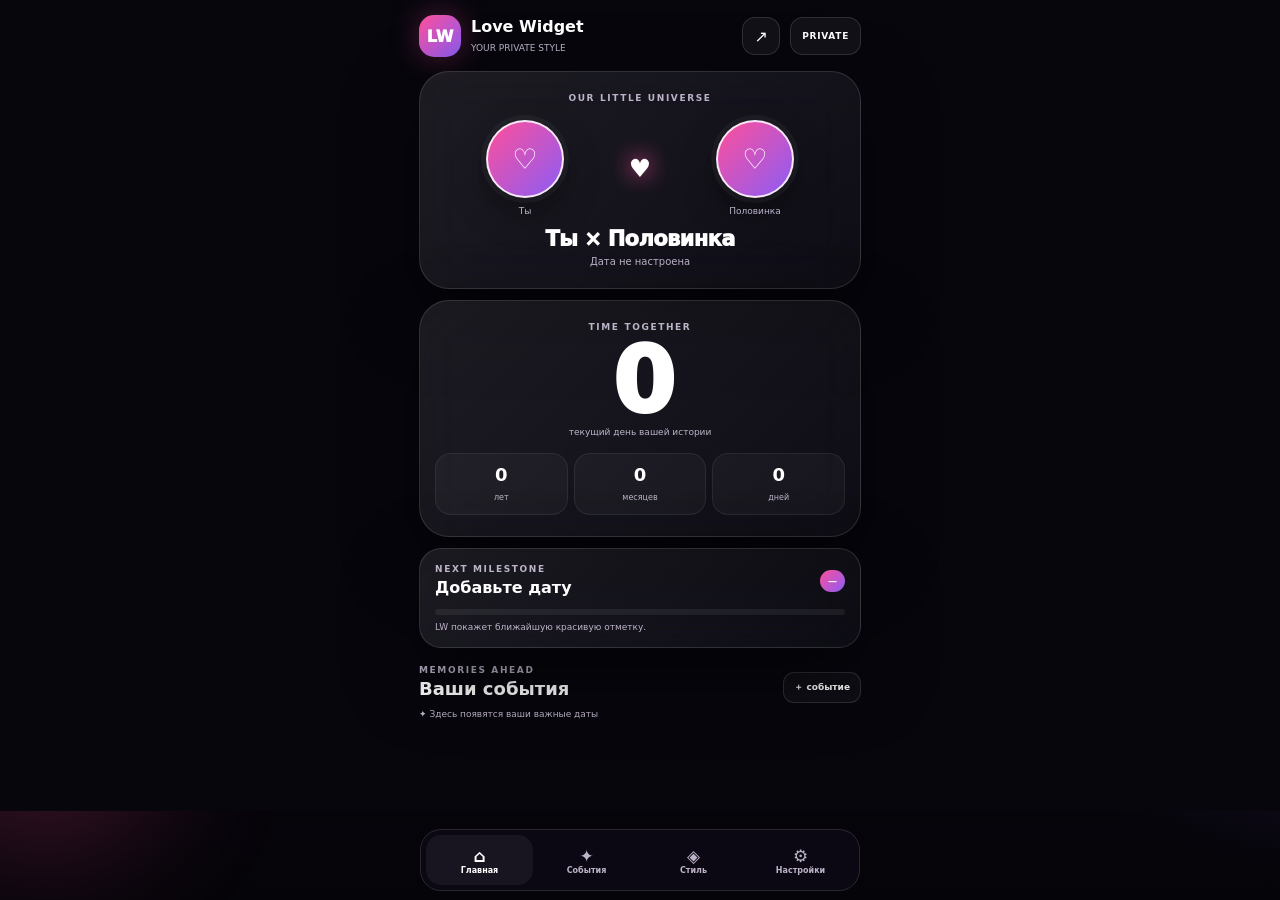
==== commit 8f9dac3c: "LW V5.4: remove Mini App sync and API dependency" ====
--- a/index.html
+++ b/index.html
@@ -1,5 +1,37 @@
-<!doctype html><html lang="ru"><head><meta charset="utf-8"><meta name="viewport" content="width=device-width,initial-scale=1,viewport-fit=cover,user-scalable=no"><meta name="theme-color" content="#07060d"><title>LW — Love Widget</title><script src="https://telegram.org/js/telegram-web-app.js"></script><style>
-:root{--a:#ff4f9a;--b:#8b5cf6;--m:#bdb4c9;--l:#ffffff20}*{box-sizing:border-box}body{margin:0;color:#fff;font-family:Inter,"Segoe UI",system-ui;background:#07060d;min-height:100vh}.bg{position:fixed;inset:0;z-index:-1;background:radial-gradient(circle at 0 0,color-mix(in srgb,var(--a) 42%,transparent),transparent 35%),radial-gradient(circle at 100% 25%,color-mix(in srgb,var(--b) 40%,transparent),transparent 37%),linear-gradient(#090711,#050409)}.app{width:min(470px,100%);margin:auto;padding:calc(14px + env(safe-area-inset-top)) 14px calc(88px + env(safe-area-inset-bottom))}.top,.row{display:flex;align-items:center;justify-content:space-between;gap:10px}.top{margin-bottom:13px}.brand{display:flex;align-items:center;gap:9px}.logo{width:40px;height:40px;border-radius:14px;display:grid;place-items:center;font-weight:1000;background:linear-gradient(135deg,var(--a),var(--b));box-shadow:0 0 28px color-mix(in srgb,var(--a) 25%,transparent)}.brand b{display:block}.brand small,.muted{color:var(--m);font-size:9px}.status,.ico{height:38px;border:1px solid var(--l);border-radius:13px;background:#ffffff0d;color:#fff}.ico{width:38px}.status{padding:0 10px;font-size:9px;font-weight:900}.status:before{content:'●';color:#ffc96b;margin-right:5px}.status.ok:before{color:#63ffb4}.glass{background:linear-gradient(135deg,#ffffff16,#ffffff08);border:1px solid var(--l);backdrop-filter:blur(25px);box-shadow:0 24px 65px #0007}.hero,.counter{border-radius:30px;text-align:center;padding:20px 15px;margin-bottom:11px}.ey{font-size:9px;letter-spacing:.17em;text-transform:uppercase;color:var(--m);font-weight:900}.people{display:grid;grid-template-columns:1fr 48px 1fr;align-items:center;margin:16px 0 10px}.avatar{width:76px;height:76px;border-radius:50%;margin:auto;display:grid;place-items:center;font-size:28px;background:linear-gradient(135deg,var(--a),var(--b));background-size:cover;background-position:center;border:2px solid #fffc;box-shadow:0 0 0 5px #ffffff0a}.heart{font-size:24px;text-shadow:0 0 20px var(--a)}.who{color:var(--m);font-size:9px;margin-top:7px}.names{font-size:21px;font-weight:1000}.date{color:var(--m);font-size:10px;margin-top:4px}.days{font-size:88px;font-weight:1000;line-height:.9;letter-spacing:-.07em;margin:8px 0 5px}.stats{display:grid;grid-template-columns:repeat(3,1fr);gap:6px;margin-top:15px}.stat{padding:9px 3px;border:1px solid #ffffff12;border-radius:16px;background:#ffffff09}.stat b{display:block;font-size:17px}.stat span{font-size:8px;color:var(--m)}.card{border-radius:22px;padding:14px;margin-bottom:16px}.card h3{font-size:16px;margin:3px 0}.badge{padding:5px 8px;border-radius:99px;background:linear-gradient(135deg,var(--a),var(--b));font-size:9px;font-weight:900}.prog{height:6px;background:#ffffff10;border-radius:99px;overflow:hidden;margin:11px 0 6px}.prog i{display:block;height:100%;background:linear-gradient(90deg,var(--a),#55efff);width:0}.section h2{margin:3px 0 9px;font-size:18px}.ghost{border:1px solid var(--l);border-radius:11px;background:#ffffff0a;color:#fff;padding:7px 9px;font-size:9px;font-weight:900}.events{display:grid;gap:7px}.event{display:grid;grid-template-columns:36px 1fr auto;gap:9px;align-items:center;padding:9px;border:1px solid #ffffff12;border-radius:17px;background:#ffffff0a}.ei{width:36px;height:36px;border-radius:12px;display:grid;place-items:center;background:linear-gradient(135deg,var(--a),var(--b))}.event b{font-size:11px}.event small{display:block;color:var(--m);font-size:8px;margin-top:2px}.del{border:0;background:none;color:#ffffff88;font-size:18px}.banner{padding:11px;border:1px solid #ffc86738;border-radius:15px;background:#ffb23b12;color:#ffe2ad;font-size:10px;line-height:1.45;margin-bottom:11px}.hidden{display:none!important}.nav{position:fixed;z-index:10;left:50%;bottom:calc(9px + env(safe-area-inset-bottom));transform:translateX(-50%);width:min(440px,calc(100% - 20px));height:61px;padding:5px;display:grid;grid-template-columns:repeat(4,1fr);border:1px solid var(--l);border-radius:21px;background:#0d0915dc;backdrop-filter:blur(28px)}.nav button{border:0;border-radius:15px;background:none;color:var(--m);font-size:8px;font-weight:900}.nav span{display:block;font-size:16px}.nav .on{color:#fff;background:#ffffff0d}.sheet{display:none;position:fixed;z-index:20;inset:0;background:#0008;backdrop-filter:blur(7px)}.sheet.open{display:block}.box{position:absolute;left:50%;bottom:0;transform:translateX(-50%);width:min(470px,100%);max-height:86vh;overflow:auto;border:1px solid var(--l);border-radius:27px 27px 0 0;background:linear-gradient(#17101f,#08060d);padding:13px 14px calc(18px + env(safe-area-inset-bottom))}.tabs{display:flex;gap:5px;overflow:auto;margin:12px 0}.tab{border:1px solid var(--l);border-radius:99px;background:#ffffff09;color:var(--m);padding:8px 10px;font-size:9px;font-weight:900}.tab.on{color:#fff;border-color:transparent;background:linear-gradient(135deg,var(--a),var(--b))}.pane{display:none}.pane.on{display:block}.field{display:grid;gap:5px;margin-bottom:9px}.field label{font-size:8px;color:var(--m);font-weight:900}.field input{width:100%;border:1px solid var(--l);border-radius:13px;background:#ffffff09;color:#fff;padding:11px 12px}.btn{width:100%;border:0;border-radius:14px;padding:11px;color:#fff;font-weight:900;margin-top:4px}.pri{background:linear-gradient(135deg,var(--a),var(--b))}.sec{background:#ffffff0a;border:1px solid var(--l)}.danger{background:#ff41691b;border:1px solid #ff668638;color:#ffa7b9}.themes{display:grid;grid-template-columns:repeat(3,1fr);gap:6px;margin-bottom:9px}.theme{height:54px;border:2px solid transparent;border-radius:14px;color:#fff;font-size:8px;font-weight:900}.theme.on{border-color:#fff}.toast{position:fixed;z-index:30;left:50%;bottom:calc(80px + env(safe-area-inset-bottom));transform:translate(-50%,12px);opacity:0;padding:9px 12px;border:1px solid var(--l);border-radius:13px;background:#171020ee;font-size:9px;transition:.2s}.toast.show{opacity:1;transform:translate(-50%,0)}.file{display:none}
-</style></head><body><div class="bg"></div><main class="app"><header class="top"><div class="brand"><div class="logo">LW</div><div><b>Love Widget</b><small>PRIVATE COUPLE SPACE</small></div></div><div class="row"><button id="share" class="ico">↗</button><button id="status" class="status">sync</button></div></header><div id="offline" class="banner hidden">Локальный режим: общая дата и события не синхронизируются. В боте нажми «🔄 Синхронизация Mini App».</div><section class="hero glass"><div class="ey">our private universe</div><div class="people"><div><div id="av1" class="avatar">♡</div><div id="p1" class="who">Ты</div></div><div class="heart">♥</div><div><div id="av2" class="avatar">♡</div><div id="p2" class="who">Половинка</div></div></div><div id="names" class="names">Ты × Половинка</div><div id="date" class="date">Дата не настроена</div></section><section class="counter glass"><div class="ey">time together</div><div id="days" class="days">0</div><div class="muted">текущий день вашей истории</div><div class="stats"><div class="stat"><b id="years">0</b><span>лет</span></div><div class="stat"><b id="months">0</b><span>мес.</span></div><div class="stat"><b id="remain">0</b><span>дней</span></div></div></section><section class="card glass"><div class="row"><div><div class="ey">next milestone</div><h3 id="mt">Добавьте дату</h3></div><div id="mb" class="badge">—</div></div><div class="prog"><i id="prog"></i></div><div id="md" class="muted">LW покажет ближайшую красивую дату.</div></section><section id="eventsSec" class="section"><div class="row"><div><div class="ey">memories ahead</div><h2>События пары</h2></div><button id="quick" class="ghost">＋ событие</button></div><div id="events" class="events"></div><div id="empty" class="muted hidden">✦ Здесь появятся ваши важные даты</div></section></main><nav class="nav"><button class="on" data-nav="home"><span>⌂</span>Главная</button><button data-nav="events"><span>✦</span>События</button><button data-nav="style"><span>◈</span>Стиль</button><button data-nav="profile"><span>⚙</span>Настройки</button></nav><div id="sheet" class="sheet"><div class="box"><div class="row"><div><div class="ey">love widget</div><b>Настройки</b></div><button id="close" class="ico">✕</button></div><div class="tabs"><button class="tab on" data-tab="profile">Пара</button><button class="tab" data-tab="events">События</button><button class="tab" data-tab="style">Стиль</button><button class="tab" data-tab="data">Данные</button></div><div id="profile" class="pane on"><div class="field"><label>Твоё имя</label><input id="n1" maxlength="24"></div><div class="field"><label>Имя половинки</label><input id="n2" maxlength="24"></div><div class="field"><label>Дата начала</label><input id="rel" type="date"></div><button id="saveP" class="btn pri">Сохранить для пары</button><p class="muted">Имена можно сохранить даже без выбранной даты.</p></div><div id="eventsPane" class="pane"><div class="field"><label>Название</label><input id="et" maxlength="40"></div><div class="field"><label>Дата</label><input id="ed" type="date"></div><button id="addE" class="btn pri">Добавить событие</button></div><div id="style" class="pane"><div id="themes" class="themes"></div><div class="field"><label>Акцент</label><input id="accent" type="color" value="#ff4f9a"></div><button id="saveS" class="btn pri">Применить стиль</button></div><div id="data" class="pane"><button id="refresh" class="btn sec">↻ Обновить</button><button id="export" class="btn sec">⇩ Экспорт JSON</button><button id="import" class="btn sec">⇧ Импорт JSON</button><button id="reset" class="btn danger">Сбросить локальные фото и стиль</button><p class="muted">Без системных окон подтверждения. Серверная дата и события не удаляются.</p></div></div></div><input id="av1f" class="file" type="file" accept="image/*"><input id="av2f" class="file" type="file" accept="image/*"><input id="imp" class="file" type="file" accept="application/json,.json"><div id="toast" class="toast"></div><script>
-(()=>{'use strict';const tg=Telegram?.WebApp||null,Q=new URLSearchParams(location.search),api=(Q.get('api')||sessionStorage.lw_api||'').replace(/\/$/,''),initData=tg?.initData||'',K='lw_v5_3_local',OLD=['lw_v5_1_local','lw_v4_local'],M={love:'aura',ocean:'ice',sunset:'gold',midnight:'noir',berry:'ruby',rose:'ruby'},T={aura:['Aura','#ff4f9a','#8b5cf6'],noir:['Noir','#d7c4ff','#5f3fc4'],ice:['Ice','#52e7ff','#526dff'],ruby:['Ruby','#ff3b6b','#9c1fff'],gold:['Gold','#ffc67a','#d855ff'],emerald:['Emerald','#54ffc2','#0d8d8a']},$=x=>document.getElementById(x);if(Q.get('api'))sessionStorage.lw_api=api;let R=null,L=load(),tm;function load(){try{let x=JSON.parse(localStorage[K]||'null');if(!x)for(const k of OLD){x=JSON.parse(localStorage[k]||'null');if(x)break}if(x){x.themeId=M[x.themeId]||x.themeId||'aura';return x}}catch{}return{themeId:'aura',events:[]}}function save(){localStorage[K]=JSON.stringify(L)}function toast(t){clearTimeout(tm);$('toast').textContent=t;$('toast').classList.add('show');tm=setTimeout(()=>$('toast').classList.remove('show'),1800)}function esc(s){return String(s??'').replace(/[&<>"']/g,c=>({'&':'&amp;','<':'&lt;','>':'&gt;','"':'&quot',"'":'&#39;'}[c]))}async function req(p,o={}){if(!api||!initData)throw Error('Локальный режим');let r=await fetch(api+p,{...o,headers:{'Content-Type':'application/json','X-Telegram-Init-Data':initData}}),d={};try{d=await r.json()}catch{}if(!r.ok)throw Error(d.detail||'HTTP '+r.status);return d}function fmt(v){return v?new Date(v+'T12:00:00').toLocaleDateString('ru-RU',{day:'2-digit',month:'long',year:'numeric'}):'Дата не настроена'}function day(v){if(!v)return 0;let a=new Date(v+'T00:00:00'),b=new Date();a.setHours(0,0,0,0);b.setHours(0,0,0,0);return b<a?0:Math.floor((b-a)/864e5)+1}function br(v){if(!v)return[0,0,0];let s=new Date(v+'T12:00:00'),n=new Date(),y=n.getFullYear()-s.getFullYear(),m=n.getMonth()-s.getMonth(),d=n.getDate()-s.getDate();if(d<0){m--;d+=new Date(n.getFullYear(),n.getMonth(),0).getDate()}if(m<0){y--;m+=12}return[y,m,d]}function theme(st={}){let id=M[st.themeId]||st.themeId||M[L.themeId]||L.themeId||'aura';if(!T[id])id='aura';let t=T[id],a=st.accent||L.accent||t[1];document.documentElement.style.setProperty('--a',a);document.documentElement.style.setProperty('--b',st.accent2||t[2]);L.themeId=id;L.accent=a;$('accent').value=a;document.querySelectorAll('.theme').forEach(x=>x.classList.toggle('on',x.dataset.id===id))}function av(el,d){el.style.backgroundImage=d?`url(${d})`:'';el.textContent=d?'':'♡'}function render(){let c=R?.couple||{},nm=c.names||{},me=R?.user?.name||tg?.initDataUnsafe?.user?.first_name||'Ты',pa=R?.partner?.name||'Половинка',n1=nm.person1||L.n1||me,n2=nm.person2||L.n2||pa,rel=c.relationship_date||L.rel||'';$('p1').textContent=n1;$('p2').textContent=n2;$('names').textContent=n1+' × '+n2;$('date').textContent=fmt(rel);$('n1').value=n1;$('n2').value=n2;$('rel').value=rel;let d=c.days??day(rel),b=c.breakdown?[c.breakdown.years,c.breakdown.months,c.breakdown.days]:br(rel);$('days').textContent=d;$('years').textContent=b[0];$('months').textContent=b[1];$('remain').textContent=b[2];if(c.milestone){$('mt').textContent=c.milestone.title;$('mb').textContent=c.milestone.days_left+' дн.';$('prog').style.width=Math.max(5,100-Math.min(100,c.milestone.days_left/3.65))+'%'}else{$('mt').textContent=rel?'Следующая годовщина':'Добавьте дату';$('mb').textContent='—';$('prog').style.width='0%'}if(R&&!R.paired)$('mt').textContent='Свяжите пару в Telegram';av($('av1'),L.av1);av($('av2'),L.av2);theme(R?.style||{});events()}function events(){let a=R?.events||L.events||[];$('empty').classList.toggle('hidden',!!a.length);$('events').innerHTML=a.map((e,i)=>`<div class="event"><div class="ei">✦</div><div><b>${esc(e.title)}</b><small>${esc(fmt(e.event_date))}</small></div><button class="del" data-i="${e.id??('l'+i)}">×</button></div>`).join('');document.querySelectorAll('.del').forEach(x=>x.onclick=()=>delE(x.dataset.i))}async function boot(){if(!api||!initData){R=null;$('offline').classList.remove('hidden');$('status').textContent='local';$('status').classList.remove('ok');render();return}try{R=await req('/api/v1/bootstrap');$('offline').classList.add('hidden');$('status').textContent='synced';$('status').classList.add('ok');render()}catch(e){R=null;$('offline').classList.remove('hidden');$('status').textContent='offline';$('status').classList.remove('ok');render()}}function open(t='profile'){$('sheet').classList.add('open');tab(t)}function tab(t){document.querySelectorAll('.tab').forEach(x=>x.classList.toggle('on',x.dataset.tab===t));document.querySelectorAll('.pane').forEach(x=>x.classList.toggle('on',x.id===(t==='events'?'eventsPane':t)))}function file(f,k){if(!f||f.size>3*1024*1024)return;let r=new FileReader();r.onload=()=>{L[k]=r.result;save();render();toast('Фото сохранено')};r.readAsDataURL(f)}async function saveP(){let rel=$('rel').value,b={names:{person1:$('n1').value.trim().slice(0,24),person2:$('n2').value.trim().slice(0,24)}};if(rel)b.relationship_date=rel;L.n1=b.names.person1;L.n2=b.names.person2;if(rel)L.rel=rel;save();if(api&&initData)try{R=await req('/api/v1/couple',{method:'PUT',body:JSON.stringify(b)});toast('Синхронизировано ✓')}catch(e){toast(e.message)}else toast('Сохранено локально');render()}async function addE(){let title=$('et').value.trim(),event_date=$('ed').value;if(!title||!event_date)return toast('Заполни название и дату');if(api&&initData)try{await req('/api/v1/events',{method:'POST',body:JSON.stringify({title,event_date})});await boot();toast('Событие добавлено')}catch(e){toast(e.message)}else{L.events=L.events||[];L.events.push({title,event_date});save();events()}}async function delE(id){if(id[0]==='l'||!api||!initData){let i=+id.slice(1);L.events=(L.events||[]).filter((_,x)=>x!==i);save();events();toast('Удалено');return}try{await req('/api/v1/events/'+id,{method:'DELETE'});await boot();toast('Удалено')}catch(e){toast(e.message)}}async function saveS(){let id=L.themeId||'aura',t=T[id]||T.aura,b={themeId:id,accent:$('accent').value,accent2:t[2],darkMenu:true};theme(b);save();if(api&&initData)try{await req('/api/v1/style',{method:'PUT',body:JSON.stringify(b)});toast('Стиль сохранён')}catch(e){toast(e.message)}}function build(){ $('themes').innerHTML=Object.entries(T).map(([id,t])=>`<button class="theme" data-id="${id}" style="background:linear-gradient(135deg,${t[1]},${t[2]})">${t[0]}</button>`).join('');document.querySelectorAll('.theme').forEach(x=>x.onclick=()=>{L.themeId=x.dataset.id;theme({themeId:L.themeId})})}function bind(){document.querySelectorAll('.tab').forEach(x=>x.onclick=()=>tab(x.dataset.tab));document.querySelectorAll('[data-nav]').forEach(x=>x.onclick=()=>{document.querySelectorAll('[data-nav]').forEach(y=>y.classList.toggle('on',y===x));x.dataset.nav==='home'?scrollTo({top:0,behavior:'smooth'}):open(x.dataset.nav)});$('close').onclick=()=>$('sheet').classList.remove('open');$('sheet').onclick=e=>{if(e.target===$('sheet'))$('sheet').classList.remove('open')};$('quick').onclick=()=>open('events');$('av1').onclick=()=>$('av1f').click();$('av2').onclick=()=>$('av2f').click();$('av1f').onchange=e=>file(e.target.files[0],'av1');$('av2f').onchange=e=>file(e.target.files[0],'av2');$('saveP').onclick=saveP;$('addE').onclick=addE;$('saveS').onclick=saveS;$('accent').oninput=()=>theme({themeId:L.themeId,accent:$('accent').value});$('refresh').onclick=boot;$('reset').onclick=()=>{L={themeId:'aura',events:[]};save();render();toast('Локальные настройки сброшены')};$('export').onclick=()=>{let b=new Blob([JSON.stringify({version:'5.3',local:L,remote:R},null,2)]),a=document.createElement('a');a.href=URL.createObjectURL(b);a.download='lw-backup.json';a.click()};$('import').onclick=()=>$('imp').click();$('imp').onchange=async e=>{try{let d=JSON.parse(await e.target.files[0].text());L={...L,...(d.local||d)};save();render();toast('Импортировано')}catch{toast('Ошибка JSON')}};$('share').onclick=()=>{let rel=R?.couple?.relationship_date||L.rel||'',d=R?.couple?.days??day(rel),u=location.origin+location.pathname;tg?.openTelegramLink?.('https://t.me/share/url?url='+encodeURIComponent(u)+'&text='+encodeURIComponent(`💗 Сейчас идёт ${d}-й день нашей истории — LW`))}}function init(){try{tg?.ready();tg?.expand();tg?.setHeaderColor?.('#07060d')}catch{}$('rel').max=new Date().toISOString().slice(0,10);build();bind();render();boot()}init()})();
-</script></body></html>
+<!doctype html>
+<html lang="ru">
+<head>
+<meta charset="utf-8">
+<meta name="viewport" content="width=device-width,initial-scale=1,viewport-fit=cover,user-scalable=no">
+<meta name="theme-color" content="#07060d">
+<title>LW — Love Widget</title>
+<script src="https://telegram.org/js/telegram-web-app.js"></script>
+<style>
+:root{--a:#ff4f9a;--b:#8b5cf6;--m:#bdb4c9;--line:#ffffff20;--safe:env(safe-area-inset-bottom,0px)}*{box-sizing:border-box;-webkit-tap-highlight-color:transparent}html,body{margin:0;min-height:100%;background:#07060d;color:#fff;font-family:Inter,"SF Pro Display","Segoe UI",system-ui,sans-serif}button,input{font:inherit}.bg{position:fixed;inset:0;z-index:-2;background:radial-gradient(circle at -10% 0,color-mix(in srgb,var(--a) 46%,transparent),transparent 38%),radial-gradient(circle at 110% 30%,color-mix(in srgb,var(--b) 44%,transparent),transparent 40%),linear-gradient(180deg,#0a0711,#050409)}.orb{position:fixed;z-index:-1;width:230px;height:230px;border-radius:50%;filter:blur(70px);opacity:.23;animation:float 14s ease-in-out infinite;background:var(--a);left:-70px;bottom:5%}@keyframes float{50%{transform:translate(55px,-45px) scale(1.15)}}.app{width:min(470px,100%);margin:auto;padding:calc(15px + env(safe-area-inset-top)) 14px calc(92px + var(--safe))}.top,.row{display:flex;align-items:center;justify-content:space-between;gap:10px}.top{margin-bottom:14px}.brand{display:flex;gap:10px;align-items:center}.logo{width:42px;height:42px;border-radius:15px;display:grid;place-items:center;font-weight:1000;background:linear-gradient(135deg,var(--a),var(--b));box-shadow:0 0 30px color-mix(in srgb,var(--a) 30%,transparent)}.brand b{display:block}.brand small,.muted{color:var(--m);font-size:9px}.pill,.ico{border:1px solid var(--line);background:#ffffff0c;color:#fff;height:38px;border-radius:13px}.pill{padding:0 11px;font-size:9px;font-weight:900;letter-spacing:.08em}.ico{width:38px}.glass{background:linear-gradient(135deg,#ffffff17,#ffffff08);border:1px solid var(--line);backdrop-filter:blur(26px) saturate(130%);box-shadow:0 26px 70px #0008}.hero,.counter{border-radius:30px;padding:21px 15px;text-align:center;margin-bottom:11px}.ey{font-size:9px;letter-spacing:.18em;text-transform:uppercase;color:var(--m);font-weight:900}.people{display:grid;grid-template-columns:1fr 50px 1fr;align-items:center;margin:17px 0 11px}.avatar{width:78px;height:78px;margin:auto;border-radius:50%;display:grid;place-items:center;font-size:28px;cursor:pointer;background:linear-gradient(135deg,var(--a),var(--b));background-size:cover;background-position:center;border:2px solid #fffd;box-shadow:0 0 0 5px #ffffff0a,0 15px 35px #0006}.heart{font-size:25px;text-shadow:0 0 22px var(--a)}.who{color:var(--m);font-size:9px;margin-top:8px}.names{font-size:21px;font-weight:1000;letter-spacing:-.03em}.date{color:var(--m);font-size:10px;margin-top:5px}.days{font-size:90px;font-weight:1000;line-height:.88;letter-spacing:-.075em;margin:10px 0 6px}.stats{display:grid;grid-template-columns:repeat(3,1fr);gap:6px;margin-top:16px}.stat{padding:10px 3px;border:1px solid #ffffff12;border-radius:16px;background:#ffffff09}.stat b{display:block;font-size:18px}.stat span{font-size:8px;color:var(--m)}.card{border-radius:22px;padding:15px;margin-bottom:17px}.card h3{margin:4px 0 0;font-size:16px}.badge{padding:6px 8px;border-radius:99px;background:linear-gradient(135deg,var(--a),var(--b));font-size:9px;font-weight:900}.prog{height:6px;border-radius:99px;background:#ffffff10;overflow:hidden;margin:12px 0 7px}.prog i{display:block;height:100%;background:linear-gradient(90deg,var(--a),#58ecff);width:0}.section h2{font-size:18px;margin:3px 0 10px}.ghost{border:1px solid var(--line);background:#ffffff09;color:#fff;border-radius:11px;padding:8px 10px;font-size:9px;font-weight:900}.events{display:grid;gap:8px}.event{display:grid;grid-template-columns:38px 1fr auto;gap:9px;align-items:center;padding:10px;border:1px solid #ffffff12;border-radius:17px;background:#ffffff09}.eventIcon{width:38px;height:38px;border-radius:13px;display:grid;place-items:center;background:linear-gradient(135deg,var(--a),var(--b))}.event b{display:block;font-size:11px}.event small{display:block;color:var(--m);font-size:8px;margin-top:2px}.del{border:0;background:none;color:#ffffff88;font-size:18px}.nav{position:fixed;z-index:10;left:50%;bottom:calc(9px + var(--safe));transform:translateX(-50%);width:min(440px,calc(100% - 20px));height:62px;padding:5px;display:grid;grid-template-columns:repeat(4,1fr);border:1px solid var(--line);border-radius:21px;background:#0d0915dc;backdrop-filter:blur(30px)}.nav button{border:0;border-radius:15px;background:none;color:var(--m);font-size:8px;font-weight:900}.nav span{display:block;font-size:17px}.nav .on{background:#ffffff0e;color:#fff}.sheet{display:none;position:fixed;z-index:20;inset:0;background:#0009;backdrop-filter:blur(8px)}.sheet.open{display:block}.box{position:absolute;left:50%;bottom:0;transform:translateX(-50%);width:min(470px,100%);max-height:87vh;overflow:auto;border:1px solid var(--line);border-radius:28px 28px 0 0;background:linear-gradient(#181020,#08060d);padding:14px 14px calc(18px + var(--safe))}.tabs{display:flex;gap:5px;overflow:auto;margin:13px 0}.tab{border:1px solid var(--line);background:#ffffff08;color:var(--m);padding:8px 11px;border-radius:99px;font-size:9px;font-weight:900}.tab.on{border-color:transparent;color:#fff;background:linear-gradient(135deg,var(--a),var(--b))}.pane{display:none}.pane.on{display:block}.field{display:grid;gap:5px;margin-bottom:10px}.field label{font-size:8px;color:var(--m);font-weight:900;text-transform:uppercase;letter-spacing:.08em}.field input{width:100%;border:1px solid var(--line);background:#ffffff09;color:#fff;border-radius:14px;padding:12px}.btn{width:100%;border:0;border-radius:14px;padding:12px;color:#fff;font-weight:900;margin-top:4px}.pri{background:linear-gradient(135deg,var(--a),var(--b))}.sec{background:#ffffff0a;border:1px solid var(--line)}.danger{background:#ff41691b;border:1px solid #ff668638;color:#ffb1c0}.themes{display:grid;grid-template-columns:repeat(3,1fr);gap:7px;margin-bottom:10px}.theme{height:58px;border:2px solid transparent;border-radius:15px;color:#fff;font-size:8px;font-weight:900}.theme.on{border-color:#fff}.toast{position:fixed;z-index:30;left:50%;bottom:calc(82px + var(--safe));transform:translate(-50%,12px);opacity:0;pointer-events:none;padding:10px 13px;border:1px solid var(--line);border-radius:13px;background:#171020ef;font-size:9px;transition:.2s}.toast.show{opacity:1;transform:translate(-50%,0)}.file{display:none}@media(prefers-reduced-motion:reduce){*{animation:none!important;transition:none!important}}
+</style></head>
+<body><div class="bg"></div><div class="orb"></div>
+<main class="app">
+<header class="top"><div class="brand"><div class="logo">LW</div><div><b>Love Widget</b><small>YOUR PRIVATE STYLE</small></div></div><div class="row"><button id="share" class="ico">↗</button><button class="pill">PRIVATE</button></div></header>
+<section class="hero glass"><div class="ey">our little universe</div><div class="people"><div><div id="av1" class="avatar">♡</div><div id="p1" class="who">Ты</div></div><div class="heart">♥</div><div><div id="av2" class="avatar">♡</div><div id="p2" class="who">Половинка</div></div></div><div id="names" class="names">Ты × Половинка</div><div id="date" class="date">Дата не настроена</div></section>
+<section class="counter glass"><div class="ey">time together</div><div id="days" class="days">0</div><div class="muted">текущий день вашей истории</div><div class="stats"><div class="stat"><b id="years">0</b><span>лет</span></div><div class="stat"><b id="months">0</b><span>месяцев</span></div><div class="stat"><b id="remain">0</b><span>дней</span></div></div></section>
+<section class="card glass"><div class="row"><div><div class="ey">next milestone</div><h3 id="mt">Добавьте дату</h3></div><div id="mb" class="badge">—</div></div><div class="prog"><i id="prog"></i></div><div id="md" class="muted">LW покажет ближайшую красивую отметку.</div></section>
+<section id="eventsSec" class="section"><div class="row"><div><div class="ey">memories ahead</div><h2>Ваши события</h2></div><button id="quick" class="ghost">＋ событие</button></div><div id="events" class="events"></div><div id="empty" class="muted">✦ Здесь появятся ваши важные даты</div></section>
+</main>
+<nav class="nav"><button class="on" data-nav="home"><span>⌂</span>Главная</button><button data-nav="events"><span>✦</span>События</button><button data-nav="style"><span>◈</span>Стиль</button><button data-nav="profile"><span>⚙</span>Настройки</button></nav>
+<div id="sheet" class="sheet"><div class="box"><div class="row"><div><div class="ey">love widget</div><b>Настройки</b></div><button id="close" class="ico">✕</button></div><div class="tabs"><button class="tab on" data-tab="profile">Пара</button><button class="tab" data-tab="events">События</button><button class="tab" data-tab="style">Стиль</button><button class="tab" data-tab="data">Данные</button></div>
+<div id="profile" class="pane on"><div class="field"><label>Твоё имя</label><input id="n1" maxlength="24"></div><div class="field"><label>Имя половинки</label><input id="n2" maxlength="24"></div><div class="field"><label>Дата начала отношений</label><input id="rel" type="date"></div><button id="saveP" class="btn pri">Сохранить</button><p class="muted">Эти настройки хранятся только в Mini App на этом устройстве.</p></div>
+<div id="eventsPane" class="pane"><div class="field"><label>Название</label><input id="et" maxlength="40" placeholder="Первое свидание"></div><div class="field"><label>Дата</label><input id="ed" type="date"></div><button id="addE" class="btn pri">Добавить событие</button></div>
+<div id="style" class="pane"><div id="themes" class="themes"></div><div class="field"><label>Акцент</label><input id="accent" type="color" value="#ff4f9a"></div><button id="saveS" class="btn pri">Применить стиль</button></div>
+<div id="data" class="pane"><button id="export" class="btn sec">⇩ Экспорт JSON</button><button id="import" class="btn sec">⇧ Импорт JSON</button><button id="reset" class="btn danger">Сбросить локальные данные</button><p class="muted">Сброс происходит сразу, без дополнительного окна. Данные Telegram-бота не затрагиваются.</p></div></div></div>
+<input id="av1f" class="file" type="file" accept="image/*"><input id="av2f" class="file" type="file" accept="image/*"><input id="imp" class="file" type="file" accept="application/json,.json"><div id="toast" class="toast"></div>
+<script>
+(()=>{'use strict';const tg=window.Telegram?.WebApp||null,$=id=>document.getElementById(id),KEY='lw_v5_4_local',OLD=['lw_v5_3_local','lw_v5_1_local','lw_v4_local'],MAP={love:'aura',ocean:'ice',sunset:'gold',midnight:'noir',berry:'ruby',rose:'ruby'},THEMES={aura:['Aura','#ff4f9a','#8b5cf6'],noir:['Noir','#d7c4ff','#5f3fc4'],ice:['Ice','#52e7ff','#526dff'],ruby:['Ruby','#ff3b6b','#9c1fff'],gold:['Gold','#ffc67a','#d855ff'],emerald:['Emerald','#54ffc2','#0d8d8a']};let L=load(),timer;
+function load(){try{let x=JSON.parse(localStorage.getItem(KEY)||'null');if(!x)for(const k of OLD){x=JSON.parse(localStorage.getItem(k)||'null');if(x)break}if(x){x.themeId=MAP[x.themeId]||x.themeId||'aura';x.events=Array.isArray(x.events)?x.events:[];return x}}catch{}return{themeId:'aura',events:[]}}
+function save(){localStorage.setItem(KEY,JSON.stringify(L))}function toast(t){clearTimeout(timer);$('toast').textContent=t;$('toast').classList.add('show');timer=setTimeout(()=>$('toast').classList.remove('show'),1800)}function esc(s){return String(s??'').replace(/[&<>"']/g,c=>({'&':'&amp;','<':'&lt;','>':'&gt;','"':'&quot;',"'":'&#39;'}[c]))}function fmt(v){return v?new Date(v+'T12:00:00').toLocaleDateString('ru-RU',{day:'2-digit',month:'long',year:'numeric'}):'Дата не настроена'}function days(v){if(!v)return 0;const a=new Date(v+'T00:00:00'),b=new Date();a.setHours(0,0,0,0);b.setHours(0,0,0,0);return b<a?0:Math.floor((b-a)/86400000)+1}function breakdown(v){if(!v)return[0,0,0];let s=new Date(v+'T12:00:00'),n=new Date(),y=n.getFullYear()-s.getFullYear(),m=n.getMonth()-s.getMonth(),d=n.getDate()-s.getDate();if(d<0){m--;d+=new Date(n.getFullYear(),n.getMonth(),0).getDate()}if(m<0){y--;m+=12}return[Math.max(0,y),Math.max(0,m),Math.max(0,d)]}function milestone(v){if(!v)return null;const start=new Date(v+'T12:00:00'),today=new Date();today.setHours(12,0,0,0);const elapsed=days(v),next100=(Math.floor(elapsed/100)+1)*100,hundred=new Date(start);hundred.setDate(start.getDate()+next100-1);let ann=new Date(today.getFullYear(),start.getMonth(),start.getDate(),12);if(ann<=today)ann=new Date(today.getFullYear()+1,start.getMonth(),start.getDate(),12);const target=hundred<ann?hundred:ann,label=hundred<ann?`${next100} дней`:'годовщина';return{label,date:target,left:Math.max(0,Math.ceil((target-today)/86400000))}}
+function theme(st={}){let id=MAP[st.themeId]||st.themeId||MAP[L.themeId]||L.themeId||'aura';if(!THEMES[id])id='aura';const t=THEMES[id],a=st.accent||L.accent||t[1],b=st.accent2||t[2];document.documentElement.style.setProperty('--a',a);document.documentElement.style.setProperty('--b',b);L.themeId=id;L.accent=a;$('accent').value=a;document.querySelectorAll('.theme').forEach(x=>x.classList.toggle('on',x.dataset.id===id))}function avatar(el,data){el.style.backgroundImage=data?`url(${data})`:'';el.textContent=data?'':'♡'}
+function render(){const me=tg?.initDataUnsafe?.user?.first_name||'Ты',n1=L.n1||me,n2=L.n2||'Половинка',rel=L.rel||'';$('p1').textContent=n1;$('p2').textContent=n2;$('names').textContent=n1+' × '+n2;$('date').textContent=fmt(rel);$('n1').value=n1;$('n2').value=n2;$('rel').value=rel;$('days').textContent=days(rel);const b=breakdown(rel);$('years').textContent=b[0];$('months').textContent=b[1];$('remain').textContent=b[2];const ms=milestone(rel);if(ms){$('mt').textContent=ms.label;$('mb').textContent=ms.left+' дн.';$('md').textContent=fmt(ms.date.toISOString().slice(0,10));$('prog').style.width=Math.max(5,100-Math.min(100,ms.left/3.65))+'%'}else{$('mt').textContent='Добавьте дату';$('mb').textContent='—';$('md').textContent='LW покажет ближайшую красивую отметку.';$('prog').style.width='0%'}avatar($('av1'),L.av1);avatar($('av2'),L.av2);theme();renderEvents()}
+function renderEvents(){const list=L.events||[];$('empty').style.display=list.length?'none':'block';$('events').innerHTML=list.map((e,i)=>`<div class="event"><div class="eventIcon">✦</div><div><b>${esc(e.title)}</b><small>${esc(fmt(e.event_date))}</small></div><button class="del" data-i="${i}">×</button></div>`).join('');document.querySelectorAll('.del').forEach(x=>x.onclick=()=>{L.events.splice(Number(x.dataset.i),1);save();renderEvents();toast('Событие удалено')})}
+function open(tab='profile'){$('sheet').classList.add('open');switchTab(tab)}function switchTab(tab){document.querySelectorAll('.tab').forEach(x=>x.classList.toggle('on',x.dataset.tab===tab));document.querySelectorAll('.pane').forEach(x=>x.classList.toggle('on',x.id===(tab==='events'?'eventsPane':tab)))}function pick(file,key){if(!file)return;if(file.size>3*1024*1024)return toast('Фото должно быть до 3 МБ');const r=new FileReader();r.onload=()=>{L[key]=r.result;save();render();toast('Фото сохранено')};r.readAsDataURL(file)}function buildThemes(){$('themes').innerHTML=Object.entries(THEMES).map(([id,t])=>`<button class="theme" data-id="${id}" style="background:linear-gradient(135deg,${t[1]},${t[2]})">${t[0]}</button>`).join('');document.querySelectorAll('.theme').forEach(x=>x.onclick=()=>{L.themeId=x.dataset.id;theme({themeId:L.themeId});save()})}
+function bind(){document.querySelectorAll('.tab').forEach(x=>x.onclick=()=>switchTab(x.dataset.tab));document.querySelectorAll('[data-nav]').forEach(x=>x.onclick=()=>{document.querySelectorAll('[data-nav]').forEach(y=>y.classList.toggle('on',y===x));if(x.dataset.nav==='home')scrollTo({top:0,behavior:'smooth'});else open(x.dataset.nav)});$('close').onclick=()=>$('sheet').classList.remove('open');$('sheet').onclick=e=>{if(e.target===$('sheet'))$('sheet').classList.remove('open')};$('quick').onclick=()=>open('events');$('av1').onclick=()=>$('av1f').click();$('av2').onclick=()=>$('av2f').click();$('av1f').onchange=e=>pick(e.target.files[0],'av1');$('av2f').onchange=e=>pick(e.target.files[0],'av2');$('saveP').onclick=()=>{L.n1=$('n1').value.trim().slice(0,24);L.n2=$('n2').value.trim().slice(0,24);L.rel=$('rel').value;save();render();toast('Сохранено на устройстве')};$('addE').onclick=()=>{const title=$('et').value.trim().slice(0,40),event_date=$('ed').value;if(!title||!event_date)return toast('Заполни название и дату');if((L.events||[]).length>=80)return toast('Лимит 80 событий');L.events=L.events||[];L.events.push({title,event_date});save();$('et').value='';renderEvents();toast('Событие добавлено')};$('accent').oninput=()=>theme({themeId:L.themeId,accent:$('accent').value});$('saveS').onclick=()=>{L.accent=$('accent').value;save();theme();toast('Стиль сохранён')};$('reset').onclick=()=>{L={themeId:'aura',events:[]};save();render();toast('Локальные данные сброшены')};$('export').onclick=()=>{const blob=new Blob([JSON.stringify({version:'5.4',local:L},null,2)],{type:'application/json'}),a=document.createElement('a');a.href=URL.createObjectURL(blob);a.download='lw-local-backup.json';a.click();setTimeout(()=>URL.revokeObjectURL(a.href),500)};$('import').onclick=()=>$('imp').click();$('imp').onchange=async e=>{try{const d=JSON.parse(await e.target.files[0].text()),src=d.local||d;if(!src||typeof src!=='object')throw 0;L={...L,...src};save();render();toast('Импортировано')}catch{toast('Ошибка JSON')}};$('share').onclick=()=>{const d=days(L.rel||''),url=location.origin+location.pathname,text=L.rel?`💗 Сейчас идёт ${d}-й день нашей истории — LW`:'💗 LW — Love Widget';try{if(tg?.openTelegramLink)return tg.openTelegramLink('https://t.me/share/url?url='+encodeURIComponent(url)+'&text='+encodeURIComponent(text))}catch{}navigator.share?.({title:'LW — Love Widget',text,url}).catch(()=>{})}}
+function init(){try{tg?.ready();tg?.expand();tg?.disableVerticalSwipes?.();tg?.setHeaderColor?.('#07060d');tg?.setBackgroundColor?.('#07060d')}catch{}$('rel').max=new Date().toISOString().slice(0,10);buildThemes();bind();render()}init()})();
+</script></body></html>
